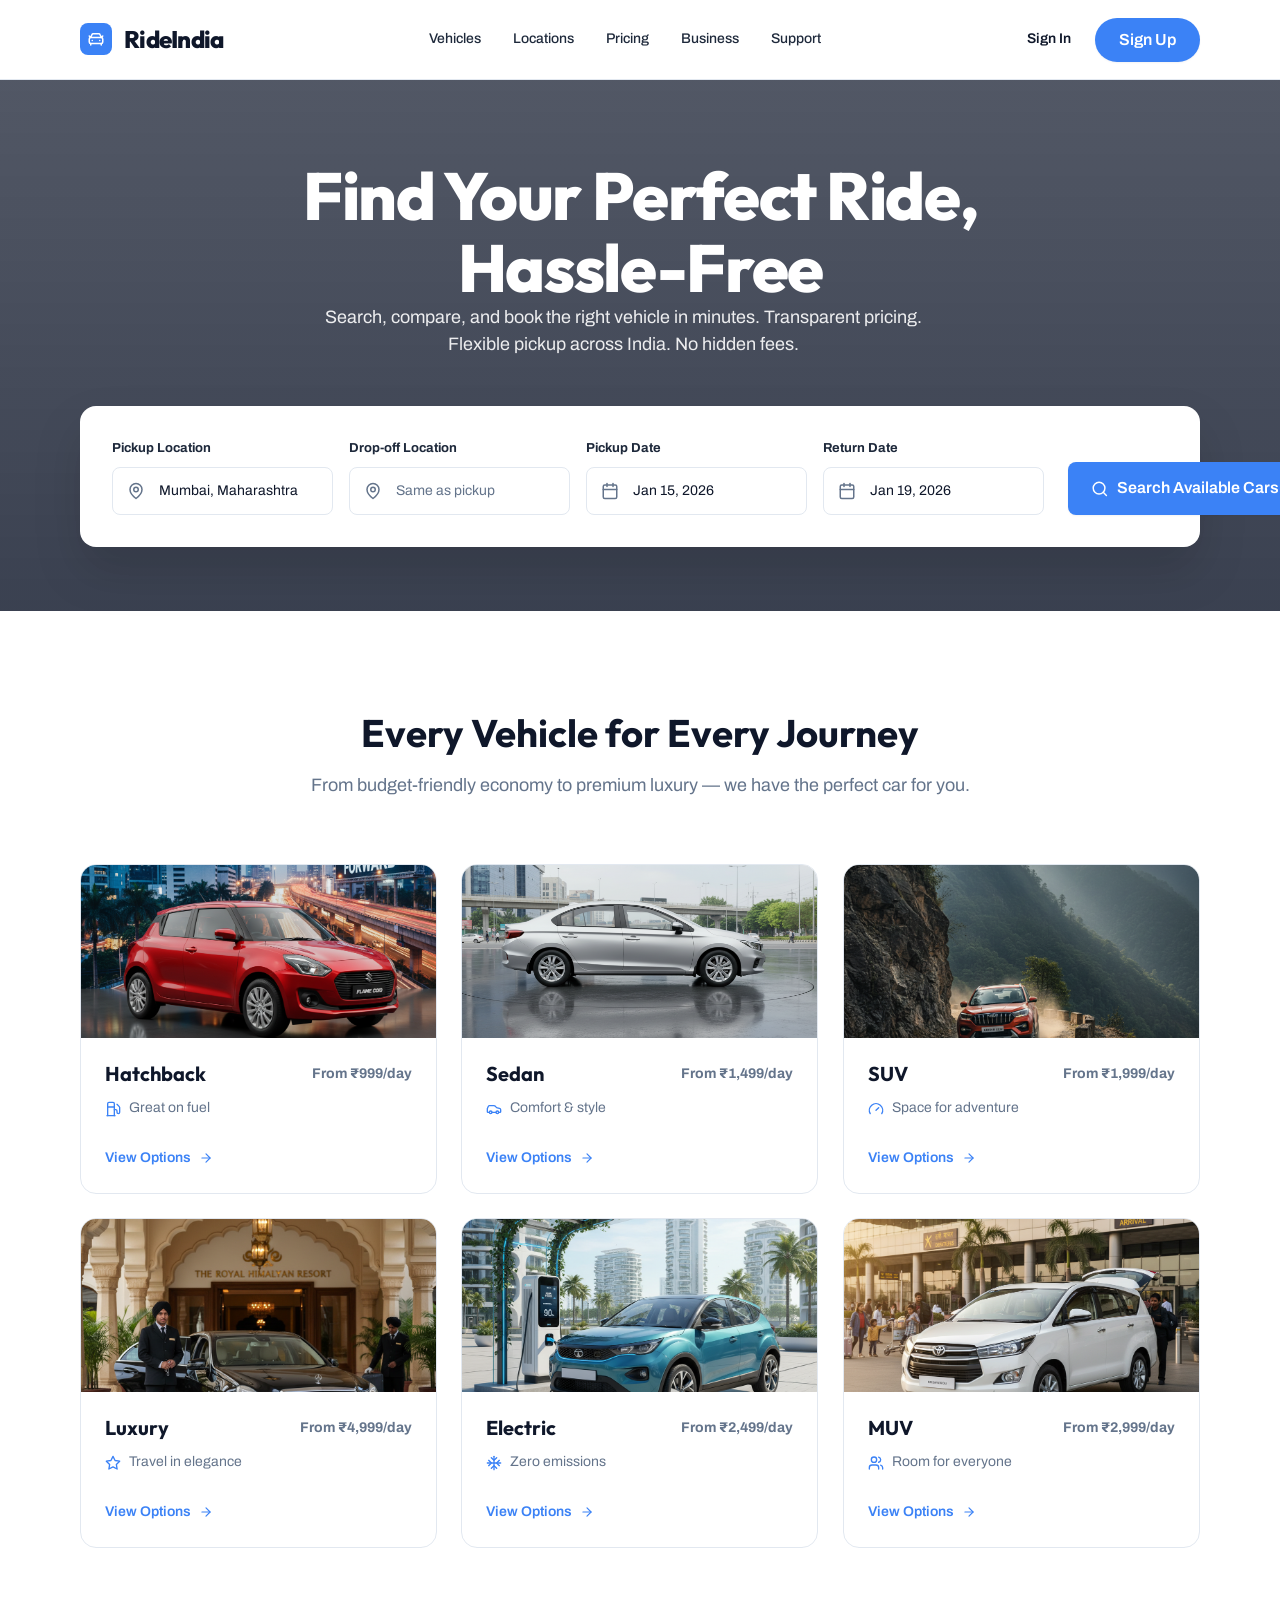
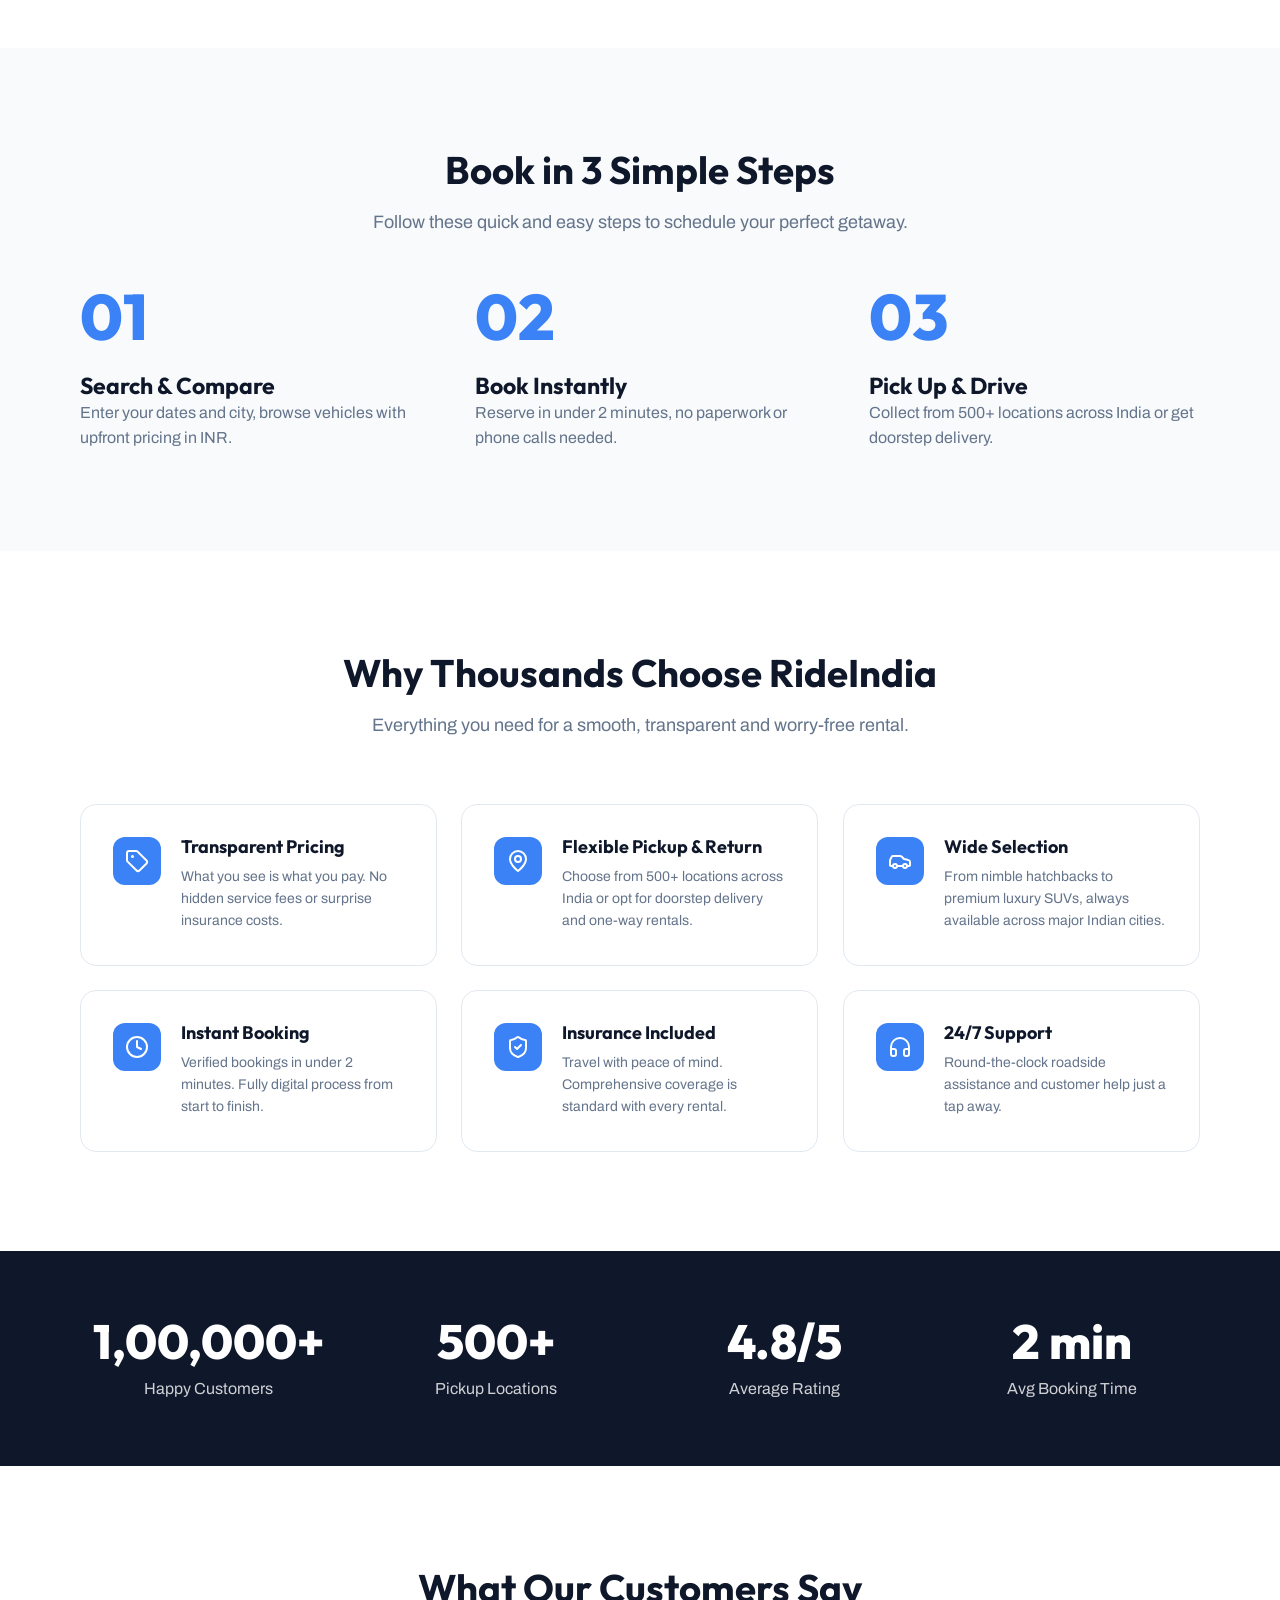
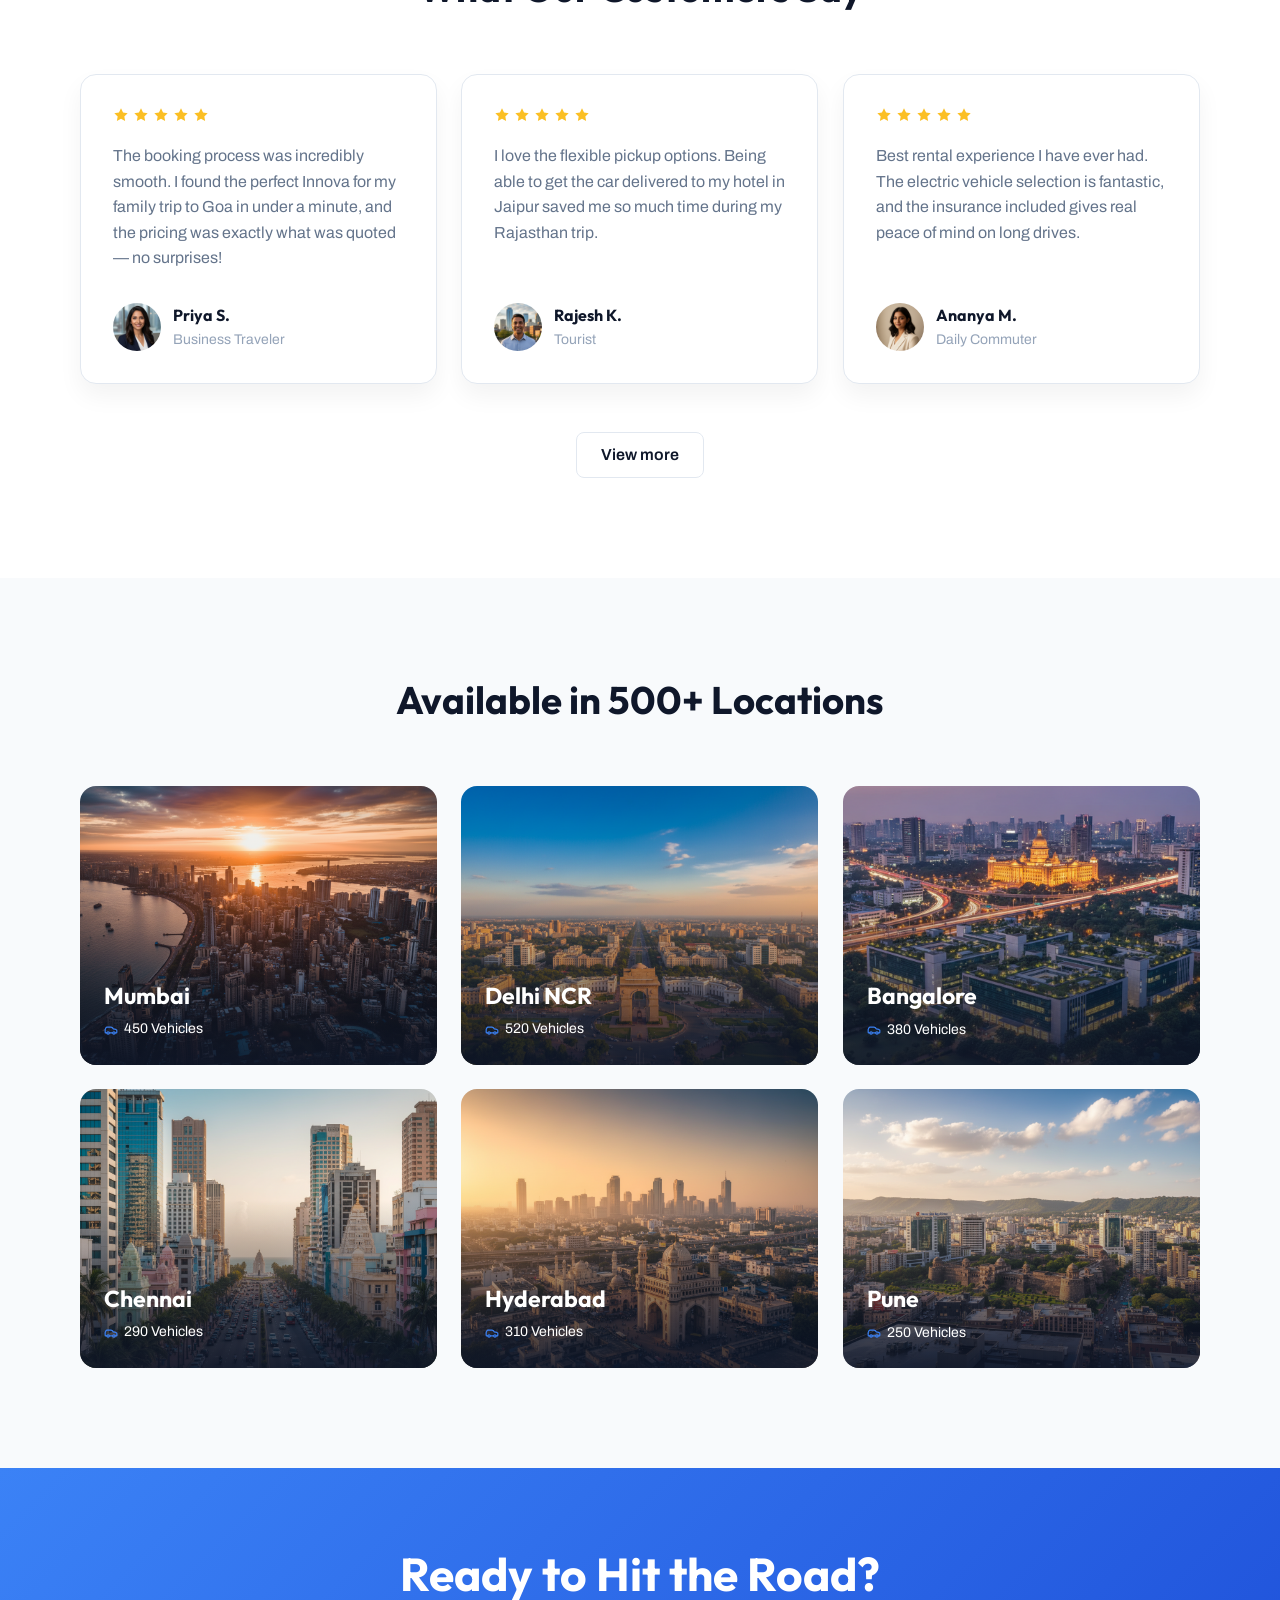
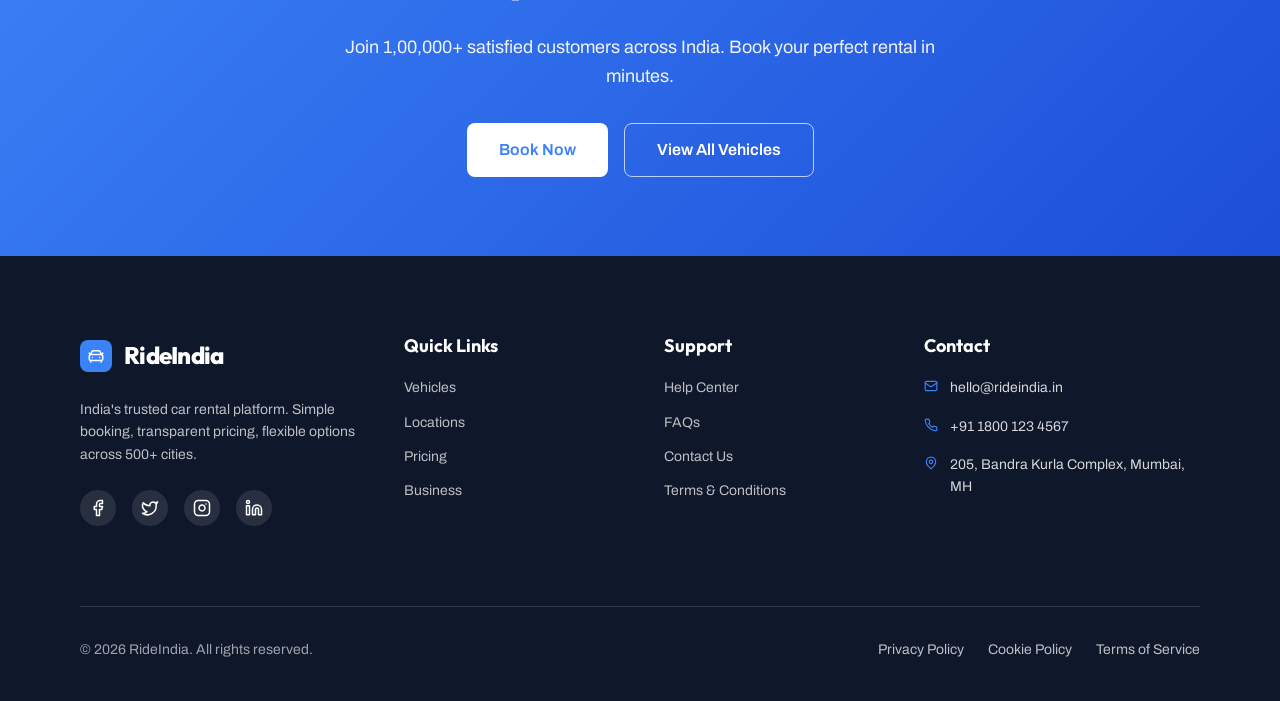
==== index.html @ 7e5776d3 "develop new test file commit" ====
<!DOCTYPE html>
<html lang="en">
<head>
  <meta charset="UTF-8">
  <meta name="viewport" content="width=device-width, initial-scale=1.0">
  <title>RideIndia — Find Your Perfect Ride, Hassle-Free</title>
  <meta name="description" content="Search, compare, and book the right vehicle in minutes. Transparent pricing, flexible pickup across India, no hidden fees.">

  <!-- Fonts -->
  <link rel="preconnect" href="https://fonts.googleapis.com">
  <link rel="preconnect" href="https://fonts.gstatic.com" crossorigin>
  <link href="https://fonts.googleapis.com/css2?family=Archivo:wght@400;500;600;700&family=Outfit:wght@500;600;700;800&display=swap" rel="stylesheet">

  <!-- Styles -->
  <link rel="stylesheet" href="css/variables.css">
  <link rel="stylesheet" href="css/base.css">
  <link rel="stylesheet" href="css/components.css">
  <link rel="stylesheet" href="css/home.css">
</head>
<body>
  <header id="site-header" data-active="index.html"></header>

  <main class="page">

    <!-- ===================== HERO ===================== -->
    <section class="hero" style="--hero-img: url('assets/img/37cecc12dfda.png');">
      <div class="container hero__inner">
        <div class="reveal">
          <h1 class="hero__title">Find Your Perfect Ride,<br>Hassle-Free</h1>
          <p class="hero__subtitle">Search, compare, and book the right vehicle in minutes. Transparent pricing. Flexible pickup across India. No hidden fees.</p>
        </div>

        <form class="search-card reveal reveal--delay-1" id="search-form" novalidate>
          <div class="search-card__fields">
            <div class="field" data-field>
              <label class="field__label" for="pickup">Pickup Location</label>
              <div class="field__control"><i data-icon="map-pin"></i>
                <input id="pickup" name="pickup" type="text" value="Mumbai, Maharashtra">
              </div>
            </div>
            <div class="field" data-field>
              <label class="field__label" for="dropoff">Drop-off Location</label>
              <div class="field__control"><i data-icon="map-pin"></i>
                <input id="dropoff" name="dropoff" type="text" placeholder="Same as pickup">
              </div>
            </div>
            <div class="field" data-field>
              <label class="field__label" for="pickup-date">Pickup Date</label>
              <div class="field__control"><i data-icon="calendar"></i>
                <input id="pickup-date" name="pickup-date" type="text" value="Jan 15, 2026"
                  onfocus="(this.type='date')" onblur="if(!this.value)this.type='text'">
              </div>
            </div>
            <div class="field" data-field>
              <label class="field__label" for="return-date">Return Date</label>
              <div class="field__control"><i data-icon="calendar"></i>
                <input id="return-date" name="return-date" type="text" value="Jan 19, 2026"
                  onfocus="(this.type='date')" onblur="if(!this.value)this.type='text'">
              </div>
            </div>
          </div>
          <a class="btn btn--primary btn--lg" href="available-cars.html">
            <i data-icon="search"></i> Search Available Cars
          </a>
        </form>
      </div>
    </section>

    <!-- ===================== CATEGORIES ===================== -->
    <section class="section" id="categories">
      <div class="container">
        <div class="section-heading reveal">
          <h2>Every Vehicle for Every Journey</h2>
          <p>From budget-friendly economy to premium luxury — we have the perfect car for you.</p>
        </div>
        <div class="cards-grid" id="category-grid"></div>
      </div>
    </section>

    <!-- ===================== HOW IT WORKS ===================== -->
    <section class="section section--alt" id="how">
      <div class="container">
        <div class="section-heading reveal">
          <h2>Book in 3 Simple Steps</h2>
          <p>Follow these quick and easy steps to schedule your perfect getaway.</p>
        </div>
        <div class="steps">
          <div class="step reveal">
            <span class="step__num">01</span>
            <div>
              <h3 class="step__title">Search &amp; Compare</h3>
              <p class="step__desc">Enter your dates and city, browse vehicles with upfront pricing in INR.</p>
            </div>
          </div>
          <div class="step reveal reveal--delay-1">
            <span class="step__num">02</span>
            <div>
              <h3 class="step__title">Book Instantly</h3>
              <p class="step__desc">Reserve in under 2 minutes, no paperwork or phone calls needed.</p>
            </div>
          </div>
          <div class="step reveal reveal--delay-2">
            <span class="step__num">03</span>
            <div>
              <h3 class="step__title">Pick Up &amp; Drive</h3>
              <p class="step__desc">Collect from 500+ locations across India or get doorstep delivery.</p>
            </div>
          </div>
        </div>
      </div>
    </section>

    <!-- ===================== WHY RIDEINDIA ===================== -->
    <section class="section" id="why">
      <div class="container">
        <div class="section-heading reveal">
          <h2>Why Thousands Choose RideIndia</h2>
          <p>Everything you need for a smooth, transparent and worry-free rental.</p>
        </div>
        <div class="benefits" id="benefits-grid"></div>
      </div>
    </section>

    <!-- ===================== METRICS ===================== -->
    <section class="metrics">
      <div class="container">
        <div class="metrics__grid">
          <div class="reveal"><div class="metric__value">1,00,000+</div><div class="metric__label">Happy Customers</div></div>
          <div class="reveal reveal--delay-1"><div class="metric__value">500+</div><div class="metric__label">Pickup Locations</div></div>
          <div class="reveal reveal--delay-2"><div class="metric__value">4.8/5</div><div class="metric__label">Average Rating</div></div>
          <div class="reveal reveal--delay-3"><div class="metric__value">2 min</div><div class="metric__label">Avg Booking Time</div></div>
        </div>
      </div>
    </section>

    <!-- ===================== REVIEWS ===================== -->
    <section class="section">
      <div class="container">
        <div class="section-heading reveal"><h2>What Our Customers Say</h2></div>
        <div class="reviews" id="reviews-grid"></div>
        <div class="center-cta reveal">
          <a class="btn btn--ghost" href="all-reviews.html">View more</a>
        </div>
      </div>
    </section>

    <!-- ===================== LOCATIONS ===================== -->
    <section class="section section--alt" id="locations">
      <div class="container">
        <div class="section-heading reveal"><h2>Available in 500+ Locations</h2></div>
        <div class="locations" id="locations-grid"></div>
      </div>
    </section>

    <!-- ===================== CTA ===================== -->
    <section class="cta-band">
      <div class="container cta-band__inner reveal">
        <h2>Ready to Hit the Road?</h2>
        <p>Join 1,00,000+ satisfied customers across India. Book your perfect rental in minutes.</p>
        <div class="cta-band__actions">
          <a class="btn btn--light btn--lg" href="available-cars.html">Book Now</a>
          <a class="btn btn--outline-light btn--lg" href="available-cars.html">View All Vehicles</a>
        </div>
      </div>
    </section>

  </main>

  <footer id="site-footer"></footer>

  <!-- Scripts -->
  <script src="js/icons.js"></script>
  <script src="js/auth.js"></script>
  <script src="js/components.js"></script>
  <script src="js/validation.js"></script>
  <script src="js/modal.js"></script>
  <script src="js/data.js"></script>
  <script src="js/home.js"></script>
  <script src="js/main.js"></script>
</body>
</html>
---- css/variables.css ----
/* ==========================================================================
   RideIndia — Design Tokens
   Extracted directly from the Figma file (Car Rental 2.fig)
   ========================================================================== */

:root {
  /* ---- Brand / Palette ---------------------------------------------- */
  --color-primary: #3b82f6;
  --color-primary-dark: #1d4ed8;
  --color-primary-soft: #eff4ff;

  --color-ink: #0f172a;        /* headings / near-black navy */
  --color-slate: #1e293b;      /* nav text */
  --color-muted: #64748b;      /* body muted */
  --color-muted-2: #94a3b8;    /* captions */
  --color-muted-3: #666666;

  --color-border: #e2e8f0;
  --color-surface: #f8fafc;    /* section alt bg */
  --color-surface-2: #f1f5f9;
  --color-white: #ffffff;

  --color-star: #fbbf24;
  --color-success: #22c55e;
  --color-danger: #ef4444;
  --color-danger-soft: #fef2f2;

  --overlay: rgba(7, 12, 24, 0.55);

  /* ---- Typography --------------------------------------------------- */
  --font-head: "Outfit", system-ui, -apple-system, sans-serif;
  --font-body: "Archivo", system-ui, -apple-system, sans-serif;

  /* fluid heading sizes: clamp(min, preferred, figma-max) */
  --fs-hero: clamp(2.5rem, 5.2vw, 4.5rem);   /* 72px */
  --fs-h1: clamp(2rem, 3.6vw, 3rem);         /* 48px */
  --fs-h2: clamp(1.75rem, 3vw, 2.5rem);      /* 40px */
  --fs-h3: clamp(1.25rem, 1.8vw, 1.5rem);    /* 24px */
  --fs-h4: 1.25rem;                          /* 20px */
  --fs-lg: 1.125rem;                         /* 18px */
  --fs-md: 1rem;                             /* 16px */
  --fs-sm: 0.875rem;                         /* 14px */
  --fs-xs: 0.8125rem;                        /* 13px */
  --fs-2xs: 0.75rem;                         /* 12px */

  /* ---- Spacing scale ------------------------------------------------ */
  --space-1: 0.25rem;
  --space-2: 0.5rem;
  --space-3: 0.75rem;
  --space-4: 1rem;
  --space-5: 1.25rem;
  --space-6: 1.5rem;
  --space-8: 2rem;
  --space-10: 2.5rem;
  --space-12: 3rem;
  --space-16: 4rem;
  --space-20: 5rem;
  --space-25: 6.25rem;   /* 100px section padding */

  /* ---- Layout ------------------------------------------------------- */
  --container: 1280px;
  --gutter: 5rem;        /* 80px desktop side padding */
  --nav-h: 80px;

  /* ---- Radius ------------------------------------------------------- */
  --radius-sm: 8px;
  --radius-md: 12px;
  --radius-lg: 16px;
  --radius-xl: 24px;
  --radius-pill: 100px;

  /* ---- Shadow ------------------------------------------------------- */
  --shadow-sm: 0 1px 2px rgba(15, 23, 42, 0.05);
  --shadow-card: 0 12px 24px rgba(0, 0, 0, 0.05);
  --shadow-pop: 0 24px 48px rgba(0, 0, 0, 0.15);
  --shadow-modal: 0 24px 48px rgba(0, 0, 0, 0.25);
  --shadow-hover: 0 16px 40px rgba(15, 23, 42, 0.12);

  /* ---- Motion ------------------------------------------------------- */
  --ease: cubic-bezier(0.4, 0, 0.2, 1);
  --dur-fast: 0.15s;
  --dur: 0.25s;
  --dur-slow: 0.5s;
}

@media (max-width: 1024px) {
  :root { --gutter: 2.5rem; --space-25: 4.5rem; }
}
@media (max-width: 640px) {
  :root { --gutter: 1.25rem; --space-25: 3.5rem; --nav-h: 64px; }
}
---- css/base.css ----
/* ==========================================================================
   Base / Reset
   ========================================================================== */

*,
*::before,
*::after { box-sizing: border-box; }

* { margin: 0; }

html { scroll-behavior: smooth; -webkit-text-size-adjust: 100%; }

body {
  font-family: var(--font-body);
  font-size: var(--fs-md);
  line-height: 1.6;
  color: var(--color-ink);
  background: var(--color-white);
  -webkit-font-smoothing: antialiased;
  text-rendering: optimizeLegibility;
  min-height: 100vh;
}

img,
picture,
svg { display: block; max-width: 100%; }

h1, h2, h3, h4, h5 {
  font-family: var(--font-head);
  line-height: 1.15;
  color: var(--color-ink);
  font-weight: 700;
}

a { color: inherit; text-decoration: none; }

button,
input,
select,
textarea { font: inherit; color: inherit; }

button { cursor: pointer; border: none; background: none; }

ul { list-style: none; padding: 0; }

:focus-visible {
  outline: 3px solid rgba(59, 130, 246, 0.45);
  outline-offset: 2px;
  border-radius: 4px;
}

/* ---- Layout helpers ------------------------------------------------- */
.container {
  width: 100%;
  max-width: calc(var(--container) + var(--gutter) * 2);
  margin-inline: auto;
  padding-inline: var(--gutter);
}

.section { padding-block: var(--space-25); }
.section--alt { background: var(--color-surface); }

.section-heading { text-align: center; max-width: 720px; margin-inline: auto; }
.section-heading h2 { font-size: var(--fs-h2); margin-bottom: var(--space-4); }
.section-heading p { color: var(--color-muted); font-size: var(--fs-lg); }

.sr-only {
  position: absolute; width: 1px; height: 1px;
  padding: 0; margin: -1px; overflow: hidden;
  clip: rect(0, 0, 0, 0); white-space: nowrap; border: 0;
}

/* Icon sizing (inline SVG helper) */
.icon { width: 1em; height: 1em; stroke-width: 2; flex-shrink: 0; }
.icon--fill { fill: currentColor; stroke: none; }

/* ---- Page transition (pure CSS) ------------------------------------- */
.page {
  animation: page-in var(--dur-slow) var(--ease) both;
}
@keyframes page-in {
  from { opacity: 0; transform: translateY(12px); }
  to   { opacity: 1; transform: translateY(0); }
}

/* ---- Scroll reveal (JS toggles .is-visible) ------------------------- */
.reveal {
  opacity: 0;
  transform: translateY(24px);
  transition: opacity 0.6s var(--ease), transform 0.6s var(--ease);
  will-change: opacity, transform;
}
.reveal.is-visible { opacity: 1; transform: none; }
.reveal--delay-1 { transition-delay: 0.08s; }
.reveal--delay-2 { transition-delay: 0.16s; }
.reveal--delay-3 { transition-delay: 0.24s; }

@media (prefers-reduced-motion: reduce) {
  *, *::before, *::after {
    animation-duration: 0.001ms !important;
    transition-duration: 0.001ms !important;
    scroll-behavior: auto !important;
  }
  .reveal { opacity: 1; transform: none; }
}
---- css/components.css ----
/* ==========================================================================
   Shared Components — navbar, footer, buttons, forms, modal
   BEM-ish naming.
   ========================================================================== */

/* ---- Buttons -------------------------------------------------------- */
.btn {
  display: inline-flex;
  align-items: center;
  justify-content: center;
  gap: var(--space-2);
  font-family: var(--font-body);
  font-weight: 600;
  font-size: var(--fs-md);
  line-height: 1;
  padding: 0.875rem 1.5rem;
  border-radius: var(--radius-sm);
  transition: transform var(--dur-fast) var(--ease),
              background var(--dur) var(--ease),
              box-shadow var(--dur) var(--ease),
              color var(--dur) var(--ease);
  white-space: nowrap;
}
.btn:hover { transform: translateY(-2px); }
.btn:active { transform: translateY(0); }
.btn .icon { font-size: 1.1em; }

.btn--primary { background: var(--color-primary); color: #fff; box-shadow: var(--shadow-sm); }
.btn--primary:hover { background: var(--color-primary-dark); box-shadow: var(--shadow-hover); }

.btn--pill { border-radius: var(--radius-pill); }

.btn--ghost { background: var(--color-white); color: var(--color-ink); border: 1px solid var(--color-border); }
.btn--ghost:hover { border-color: var(--color-primary); color: var(--color-primary); }

.btn--light { background: #fff; color: var(--color-primary); }
.btn--light:hover { background: var(--color-surface); }

.btn--outline-light { background: transparent; color: #fff; border: 1px solid rgba(255,255,255,0.7); }
.btn--outline-light:hover { background: rgba(255,255,255,0.12); }

.btn--block { width: 100%; }
.btn--lg { padding: 1.125rem 2rem; font-size: var(--fs-md); }

.btn:disabled, .btn.is-loading { opacity: 0.75; cursor: not-allowed; transform: none; }
.btn.is-loading { position: relative; color: transparent !important; }
.btn.is-loading::after {
  content: ""; position: absolute;
  width: 18px; height: 18px; border-radius: 50%;
  border: 2px solid rgba(255,255,255,0.5); border-top-color: #fff;
  animation: spin 0.6s linear infinite;
}
.btn--light.is-loading::after,
.btn--ghost.is-loading::after { border-color: rgba(59,130,246,0.4); border-top-color: var(--color-primary); }
@keyframes spin { to { transform: rotate(360deg); } }

/* Star rating (shared across pages) */
.stars { display: inline-flex; gap: var(--space-1); color: var(--color-star); }
.stars .icon { font-size: 16px; fill: currentColor; stroke: none; }

.link-arrow {
  display: inline-flex; align-items: center; gap: var(--space-2);
  color: var(--color-primary); font-weight: 600; font-size: var(--fs-sm);
}
.link-arrow .icon { transition: transform var(--dur) var(--ease); }
.link-arrow:hover .icon { transform: translateX(4px); }

/* ==========================================================================
   Navbar
   ========================================================================== */
.navbar {
  position: sticky; top: 0; z-index: 50;
  height: var(--nav-h);
  background: rgba(255,255,255,0.9);
  backdrop-filter: saturate(180%) blur(12px);
  border-bottom: 1px solid var(--color-border);
}
.navbar__inner {
  height: 100%;
  display: flex; align-items: center; justify-content: space-between;
  gap: var(--space-6);
}
.brand { display: inline-flex; align-items: center; gap: var(--space-3); }
.brand__mark {
  width: 32px; height: 32px; border-radius: var(--radius-sm);
  background: var(--color-primary); color: #fff;
  display: grid; place-items: center;
}
.brand__mark .icon { font-size: 18px; }
.brand__name { font-family: var(--font-head); font-weight: 800; font-size: 1.5rem; letter-spacing: -0.03em; color: var(--color-ink); }

.navbar__links { display: flex; align-items: center; gap: var(--space-8); }
.navbar__link {
  font-family: var(--font-body); font-weight: 500; font-size: var(--fs-sm);
  color: var(--color-slate); position: relative; padding-block: 6px;
  transition: color var(--dur) var(--ease);
}
.navbar__link::after {
  content: ""; position: absolute; left: 0; bottom: 0;
  width: 100%; height: 2px; background: var(--color-primary);
  transform: scaleX(0); transform-origin: left; transition: transform var(--dur) var(--ease);
}
.navbar__link:hover { color: var(--color-primary); }
.navbar__link:hover::after,
.navbar__link.is-active::after { transform: scaleX(1); }
.navbar__link.is-active { color: var(--color-primary); }

.navbar__actions { display: flex; align-items: center; gap: var(--space-6); }
.navbar__signin { font-family: var(--font-body); font-weight: 600; font-size: var(--fs-sm); color: var(--color-ink); }
.navbar__signin:hover { color: var(--color-primary); }

/* user chip (logged in) */
.user-chip { display: inline-flex; align-items: center; gap: var(--space-3); position: relative; }
.user-chip__avatar {
  width: 36px; height: 36px; border-radius: 50%;
  background: var(--color-primary-soft); color: var(--color-primary);
  display: grid; place-items: center; font-weight: 700; overflow: hidden;
}
.user-chip__avatar img { width: 100%; height: 100%; object-fit: cover; }
.user-chip__name { font-weight: 600; font-size: var(--fs-sm); }
.user-chip__caret { color: var(--color-muted); transition: transform var(--dur) var(--ease); }
.user-chip[aria-expanded="true"] .user-chip__caret { transform: rotate(180deg); }

.user-menu {
  position: absolute; top: calc(100% + 12px); right: 0;
  min-width: 200px; background: #fff; border: 1px solid var(--color-border);
  border-radius: var(--radius-md); box-shadow: var(--shadow-pop);
  padding: var(--space-2); opacity: 0; visibility: hidden; transform: translateY(-8px);
  transition: opacity var(--dur) var(--ease), transform var(--dur) var(--ease), visibility var(--dur);
}
.user-chip[aria-expanded="true"] .user-menu { opacity: 1; visibility: visible; transform: none; }
.user-menu__item {
  display: flex; align-items: center; gap: var(--space-3);
  width: 100%; padding: 0.625rem 0.75rem; border-radius: var(--radius-sm);
  font-size: var(--fs-sm); color: var(--color-slate); text-align: left;
}
.user-menu__item:hover { background: var(--color-surface); color: var(--color-primary); }
.user-menu__item .icon { color: var(--color-muted); }

/* Hamburger + mobile drawer */
.navbar__toggle { display: none; width: 40px; height: 40px; border-radius: var(--radius-sm); color: var(--color-ink); }
.navbar__toggle .icon { font-size: 24px; margin-inline: auto; }

@media (max-width: 900px) {
  .navbar__links, .navbar__signin { display: none; }
  .navbar__toggle { display: grid; place-items: center; }
  .navbar__links.is-open {
    display: flex; flex-direction: column; align-items: flex-start; gap: var(--space-2);
    position: absolute; top: var(--nav-h); left: 0; right: 0;
    background: #fff; border-bottom: 1px solid var(--color-border);
    padding: var(--space-4) var(--gutter);
    animation: page-in var(--dur) var(--ease) both;
  }
  .navbar__link { font-size: var(--fs-md); width: 100%; }
}

/* ==========================================================================
   Footer
   ========================================================================== */
.footer { background: var(--color-ink); color: #fff; }
.footer__inner { padding-block: var(--space-20) var(--space-10); display: flex; flex-direction: column; gap: var(--space-20); }
.footer__grid {
  display: grid; gap: var(--space-12);
  grid-template-columns: 1.3fr 1fr 1fr 1.3fr;
}
.footer__brandcol { display: flex; flex-direction: column; gap: var(--space-6); max-width: 340px; }
.footer .brand__name { color: #fff; }
.footer .brand__mark .icon { color: #fff; }
.footer__about { color: rgba(255,255,255,0.72); font-size: var(--fs-sm); line-height: 1.6; }
.footer__socials { display: flex; gap: var(--space-4); }
.footer__social {
  width: 36px; height: 36px; border-radius: 50%;
  background: rgba(255,255,255,0.1); color: #fff; display: grid; place-items: center;
  transition: background var(--dur) var(--ease), transform var(--dur) var(--ease);
}
.footer__social .icon { font-size: 18px; }
.footer__social:hover { background: var(--color-primary); transform: translateY(-3px); }
.footer__col h4 { color: #fff; font-size: var(--fs-lg); margin-bottom: var(--space-5); }
.footer__links { display: flex; flex-direction: column; gap: var(--space-3); }
.footer__link { color: rgba(255,255,255,0.72); font-size: var(--fs-sm); transition: color var(--dur) var(--ease); width: fit-content; }
.footer__link:hover { color: #fff; }
.footer__contact { display: flex; flex-direction: column; gap: var(--space-4); }
.footer__contact-item { display: flex; align-items: flex-start; gap: var(--space-3); color: rgba(255,255,255,0.82); font-size: var(--fs-sm); }
.footer__contact-item .icon { color: var(--color-primary); margin-top: 2px; }
.footer__bottom { display: flex; flex-direction: column; gap: var(--space-8); }
.footer__rule { height: 1px; background: rgba(255,255,255,0.15); border: 0; }
.footer__legal { display: flex; align-items: center; justify-content: space-between; flex-wrap: wrap; gap: var(--space-4); }
.footer__copy { color: rgba(255,255,255,0.6); font-size: var(--fs-sm); }
.footer__legal-links { display: flex; gap: var(--space-6); }

@media (max-width: 900px) {
  .footer__grid { grid-template-columns: 1fr 1fr; }
  .footer__brandcol { grid-column: 1 / -1; max-width: none; }
}
@media (max-width: 560px) {
  .footer__grid { grid-template-columns: 1fr; }
  .footer__legal { justify-content: center; text-align: center; }
}

/* ==========================================================================
   Forms
   ========================================================================== */
.field { display: flex; flex-direction: column; gap: var(--space-2); }
.field__label { font-family: var(--font-body); font-weight: 700; font-size: var(--fs-xs); color: var(--color-slate); }
.field__control {
  display: flex; align-items: center; gap: var(--space-3);
  height: 48px; padding-inline: 14px;
  background: #fff; border: 1px solid var(--color-border);
  border-radius: var(--radius-sm);
  transition: border-color var(--dur) var(--ease), box-shadow var(--dur) var(--ease);
}
.field__control .icon { color: var(--color-muted); font-size: 18px; }
.field__control:focus-within { border-color: var(--color-primary); box-shadow: 0 0 0 3px rgba(59,130,246,0.15); }
.field__control input {
  flex: 1; min-width: 0; border: none; background: none; outline: none;
  font-size: var(--fs-sm); color: var(--color-ink);
}
.field__control input::placeholder { color: var(--color-muted); }
.field__toggle { color: var(--color-muted); display: grid; place-items: center; }
.field__toggle:hover { color: var(--color-slate); }
.field__error {
  font-size: var(--fs-xs); color: var(--color-danger);
  display: none; align-items: center; gap: 6px;
}
.field.has-error .field__control { border-color: var(--color-danger); box-shadow: 0 0 0 3px rgba(239,68,68,0.12); }
.field.has-error .field__control .icon { color: var(--color-danger); }
.field.has-error .field__error { display: flex; }
.field.is-valid .field__control { border-color: var(--color-success); }

.checkbox { display: inline-flex; align-items: flex-start; gap: var(--space-2); cursor: pointer; font-size: var(--fs-xs); color: var(--color-slate); }
.checkbox input { position: absolute; opacity: 0; width: 0; height: 0; }
.checkbox__box {
  width: 18px; height: 18px; border-radius: 4px; border: 1.5px solid var(--color-border);
  display: grid; place-items: center; flex-shrink: 0; transition: all var(--dur) var(--ease); background: #fff;
}
.checkbox__box .icon { color: #fff; font-size: 12px; opacity: 0; transform: scale(0.5); transition: all var(--dur) var(--ease); stroke-width: 3; }
.checkbox input:checked + .checkbox__box { background: var(--color-primary); border-color: var(--color-primary); }
.checkbox input:checked + .checkbox__box .icon { opacity: 1; transform: none; }
.checkbox input:focus-visible + .checkbox__box { box-shadow: 0 0 0 3px rgba(59,130,246,0.3); }
.checkbox a { color: var(--color-primary); font-weight: 600; }

.form-note { font-size: var(--fs-sm); }
.form-note--error { color: var(--color-danger); }
.form-note--success { color: var(--color-success); }

/* ==========================================================================
   Modal
   ========================================================================== */
.modal-root { position: fixed; inset: 0; z-index: 100; display: none; }
.modal-root.is-open { display: block; }

.modal__backdrop {
  position: absolute; inset: 0; background: var(--overlay);
  backdrop-filter: blur(3px);
  opacity: 0; transition: opacity var(--dur) var(--ease);
}
.modal-root.is-open .modal__backdrop { opacity: 1; }

.modal__dialog {
  position: absolute; inset: 0; display: grid; place-items: center;
  padding: var(--space-4); overflow-y: auto;
}
.modal__card {
  position: relative; width: 100%; background: #fff;
  border-radius: var(--radius-lg); box-shadow: var(--shadow-modal);
  padding: var(--space-8);
  transform: translateY(16px) scale(0.96); opacity: 0;
  transition: transform var(--dur) var(--ease), opacity var(--dur) var(--ease);
  margin: auto;
}
.modal-root.is-open .modal__card { transform: none; opacity: 1; }
.modal__card--sm { max-width: 440px; }
.modal__card--md { max-width: 480px; }

.modal__close {
  position: absolute; top: var(--space-6); right: var(--space-6);
  width: 32px; height: 32px; border-radius: 50%;
  background: var(--color-surface-2); color: var(--color-slate);
  display: grid; place-items: center;
  transition: background var(--dur) var(--ease), transform var(--dur) var(--ease);
}
.modal__close:hover { background: var(--color-border); transform: rotate(90deg); }
.modal__close .icon { font-size: 16px; }

.modal__head { margin-bottom: var(--space-6); padding-right: 40px; }
.modal__title { font-family: var(--font-head); font-weight: 800; font-size: 1.75rem; color: var(--color-ink); }
.modal__subtitle { color: var(--color-muted); font-size: var(--fs-sm); margin-top: var(--space-2); }

.modal__form { display: flex; flex-direction: column; gap: var(--space-5); }
.modal__options { display: flex; align-items: center; justify-content: space-between; }
.modal__forgot { color: var(--color-primary); font-weight: 600; font-size: var(--fs-xs); }
.modal__foot { text-align: center; font-size: var(--fs-sm); color: var(--color-muted); margin-top: var(--space-5); }
.modal__switch { color: var(--color-primary); font-weight: 600; }

/* the login/signup panels swap inside the same card */
.auth-panel { display: none; }
.auth-panel.is-active { display: block; animation: page-in var(--dur) var(--ease) both; }
---- css/home.css ----
/* ==========================================================================
   home.css — Home page sections
   ========================================================================== */

/* ---- Hero ----------------------------------------------------------- */
.hero {
  position: relative;
  color: #fff;
  background: linear-gradient(rgba(15,23,42,0.72), rgba(15,23,42,0.82)),
              var(--hero-img, #0f172a) center/cover no-repeat;
  padding: var(--space-20) 0 var(--space-16);
  text-align: center;
}
.hero__inner { display: flex; flex-direction: column; align-items: center; gap: var(--space-12); }
.hero__title { font-family: var(--font-head); font-weight: 800; font-size: var(--fs-hero); color: #fff; line-height: 1.08; letter-spacing: -0.02em; }
.hero__subtitle { max-width: 640px; font-size: var(--fs-lg); color: rgba(255,255,255,0.9); line-height: 1.5; }

/* Search card */
.search-card {
  width: 100%; max-width: 1120px;
  background: #fff; border-radius: var(--radius-lg);
  box-shadow: var(--shadow-pop);
  padding: var(--space-8);
  display: flex; align-items: flex-end; gap: var(--space-6);
  text-align: left;
}
.search-card__fields { flex: 1; display: grid; grid-template-columns: repeat(4, 1fr); gap: var(--space-4); }
.search-card .btn { height: 53px; }

/* ---- Categories ----------------------------------------------------- */
.cards-grid {
  display: grid; gap: var(--space-6);
  grid-template-columns: repeat(3, 1fr);
  margin-top: var(--space-16);
}
.category-card {
  background: #fff; border: 1px solid var(--color-border);
  border-radius: var(--radius-lg); overflow: hidden;
  display: flex; flex-direction: column;
  transition: transform var(--dur) var(--ease), box-shadow var(--dur) var(--ease), border-color var(--dur) var(--ease);
}
.category-card:hover { transform: translateY(-6px); box-shadow: var(--shadow-hover); border-color: transparent; }
.category-card__img { aspect-ratio: 410 / 200; background: var(--color-surface) center/cover no-repeat; }
.category-card:hover .category-card__img { }
.category-card__body { padding: var(--space-6); display: flex; flex-direction: column; gap: var(--space-3); flex: 1; }
.category-card__row { display: flex; align-items: center; justify-content: space-between; }
.category-card__title { font-family: var(--font-head); font-weight: 700; font-size: var(--fs-h4); }
.category-card__price { font-weight: 700; font-size: var(--fs-sm); color: var(--color-muted); }
.category-card__feature { display: flex; align-items: center; gap: var(--space-2); font-size: var(--fs-sm); color: var(--color-muted); }
.category-card__feature .icon { color: var(--color-primary); font-size: 16px; }
.category-card__footer { margin-top: auto; padding: var(--space-6); padding-top: 0; }

/* ---- How it works --------------------------------------------------- */
.steps { display: grid; grid-template-columns: repeat(3, 1fr); gap: var(--space-16); margin-top: var(--space-12); }
.step { display: flex; flex-direction: column; gap: var(--space-6); }
.step__num { font-family: var(--font-head); font-weight: 800; font-size: 4rem; color: var(--color-primary); line-height: 1; }
.step__title { font-family: var(--font-head); font-weight: 700; font-size: var(--fs-h3); }
.step__desc { color: var(--color-muted); }

/* ---- Benefits ------------------------------------------------------- */
.benefits { display: grid; grid-template-columns: repeat(3, 1fr); gap: var(--space-6); margin-top: var(--space-16); }
.benefit-card {
  display: flex; gap: var(--space-5); padding: var(--space-8);
  background: #fff; border: 1px solid var(--color-border); border-radius: var(--radius-lg);
  transition: transform var(--dur) var(--ease), box-shadow var(--dur) var(--ease);
}
.benefit-card:hover { transform: translateY(-4px); box-shadow: var(--shadow-card); }
.benefit-card__icon { width: 48px; height: 48px; border-radius: var(--radius-md); background: var(--color-primary); color: #fff; display: grid; place-items: center; flex-shrink: 0; }
.benefit-card__icon .icon { font-size: 24px; }
.benefit-card h3 { font-size: var(--fs-lg); font-family: var(--font-head); }
.benefit-card p { color: var(--color-muted); font-size: var(--fs-sm); margin-top: var(--space-2); }

/* ---- Metrics banner ------------------------------------------------- */
.metrics { background: var(--color-ink); color: #fff; }
.metrics__grid { display: grid; grid-template-columns: repeat(4, 1fr); gap: var(--space-8); padding-block: var(--space-16); text-align: center; }
.metric__value { font-family: var(--font-head); font-weight: 800; font-size: 3rem; line-height: 1.1; }
.metric__label { color: rgba(255,255,255,0.8); font-size: var(--fs-md); margin-top: var(--space-2); }

/* ---- Reviews -------------------------------------------------------- */
.reviews { display: grid; grid-template-columns: repeat(3, 1fr); gap: var(--space-6); margin-top: var(--space-16); }
.review-card {
  background: #fff; border: 1px solid var(--color-border); border-radius: var(--radius-lg);
  box-shadow: var(--shadow-card); padding: var(--space-8);
  display: flex; flex-direction: column; justify-content: space-between; gap: var(--space-8);
  transition: transform var(--dur) var(--ease), box-shadow var(--dur) var(--ease);
}
.review-card:hover { transform: translateY(-4px); box-shadow: var(--shadow-hover); }
.stars { display: flex; gap: var(--space-1); color: var(--color-star); }
.stars .icon { font-size: 16px; fill: currentColor; stroke: none; }
.review-card__quote { color: var(--color-muted); font-size: var(--fs-md); line-height: 1.6; margin-top: var(--space-5); }
.review-card__author { display: flex; align-items: center; gap: var(--space-3); }
.review-card__avatar { width: 48px; height: 48px; border-radius: 50%; object-fit: cover; }
.review-card__name { font-family: var(--font-head); font-weight: 700; font-size: var(--fs-md); }
.review-card__role { color: var(--color-muted-2); font-size: var(--fs-sm); }
.center-cta { display: flex; justify-content: center; margin-top: var(--space-12); }

/* ---- Locations ------------------------------------------------------ */
.locations { display: grid; grid-template-columns: repeat(3, 1fr); gap: var(--space-6); margin-top: var(--space-16); }
.location-card {
  position: relative; aspect-ratio: 410 / 320; border-radius: var(--radius-lg); overflow: hidden;
  display: flex; align-items: flex-end; padding: var(--space-6); color: #fff;
  background: #0f172a center/cover no-repeat;
  transition: transform var(--dur) var(--ease);
}
.location-card::after { content: ""; position: absolute; inset: 0; background: linear-gradient(transparent 40%, rgba(15,23,42,0.85)); }
.location-card:hover { transform: scale(1.02); }
.location-card__inner { position: relative; z-index: 1; }
.location-card__name { font-family: var(--font-head); font-weight: 700; font-size: var(--fs-h3); }
.location-card__count { display: flex; align-items: center; gap: 6px; font-size: var(--fs-sm); margin-top: 4px; }
.location-card__count .icon { color: var(--color-primary); font-size: 14px; }

/* ---- CTA band ------------------------------------------------------- */
.cta-band {
  background: linear-gradient(135deg, var(--color-primary), var(--color-primary-dark));
  color: #fff; text-align: center;
}
.cta-band__inner { padding-block: var(--space-20); display: flex; flex-direction: column; align-items: center; gap: var(--space-8); }
.cta-band h2 { color: #fff; font-size: var(--fs-h1); }
.cta-band p { color: rgba(255,255,255,0.92); font-size: var(--fs-lg); max-width: 600px; }
.cta-band__actions { display: flex; gap: var(--space-4); flex-wrap: wrap; justify-content: center; }

/* ---- Responsive ----------------------------------------------------- */
@media (max-width: 1024px) {
  .cards-grid, .benefits, .reviews, .locations { grid-template-columns: repeat(2, 1fr); }
  .metrics__grid { grid-template-columns: repeat(2, 1fr); gap: var(--space-12); }
  .steps { grid-template-columns: 1fr; gap: var(--space-10); }
  .search-card { flex-direction: column; align-items: stretch; }
  .search-card__fields { grid-template-columns: repeat(2, 1fr); }
  .search-card .btn { width: 100%; }
}
@media (max-width: 640px) {
  .cards-grid, .benefits, .reviews, .locations { grid-template-columns: 1fr; }
  .metrics__grid { grid-template-columns: 1fr 1fr; gap: var(--space-8); }
  .search-card__fields { grid-template-columns: 1fr; }
  .metric__value { font-size: 2.25rem; }
}
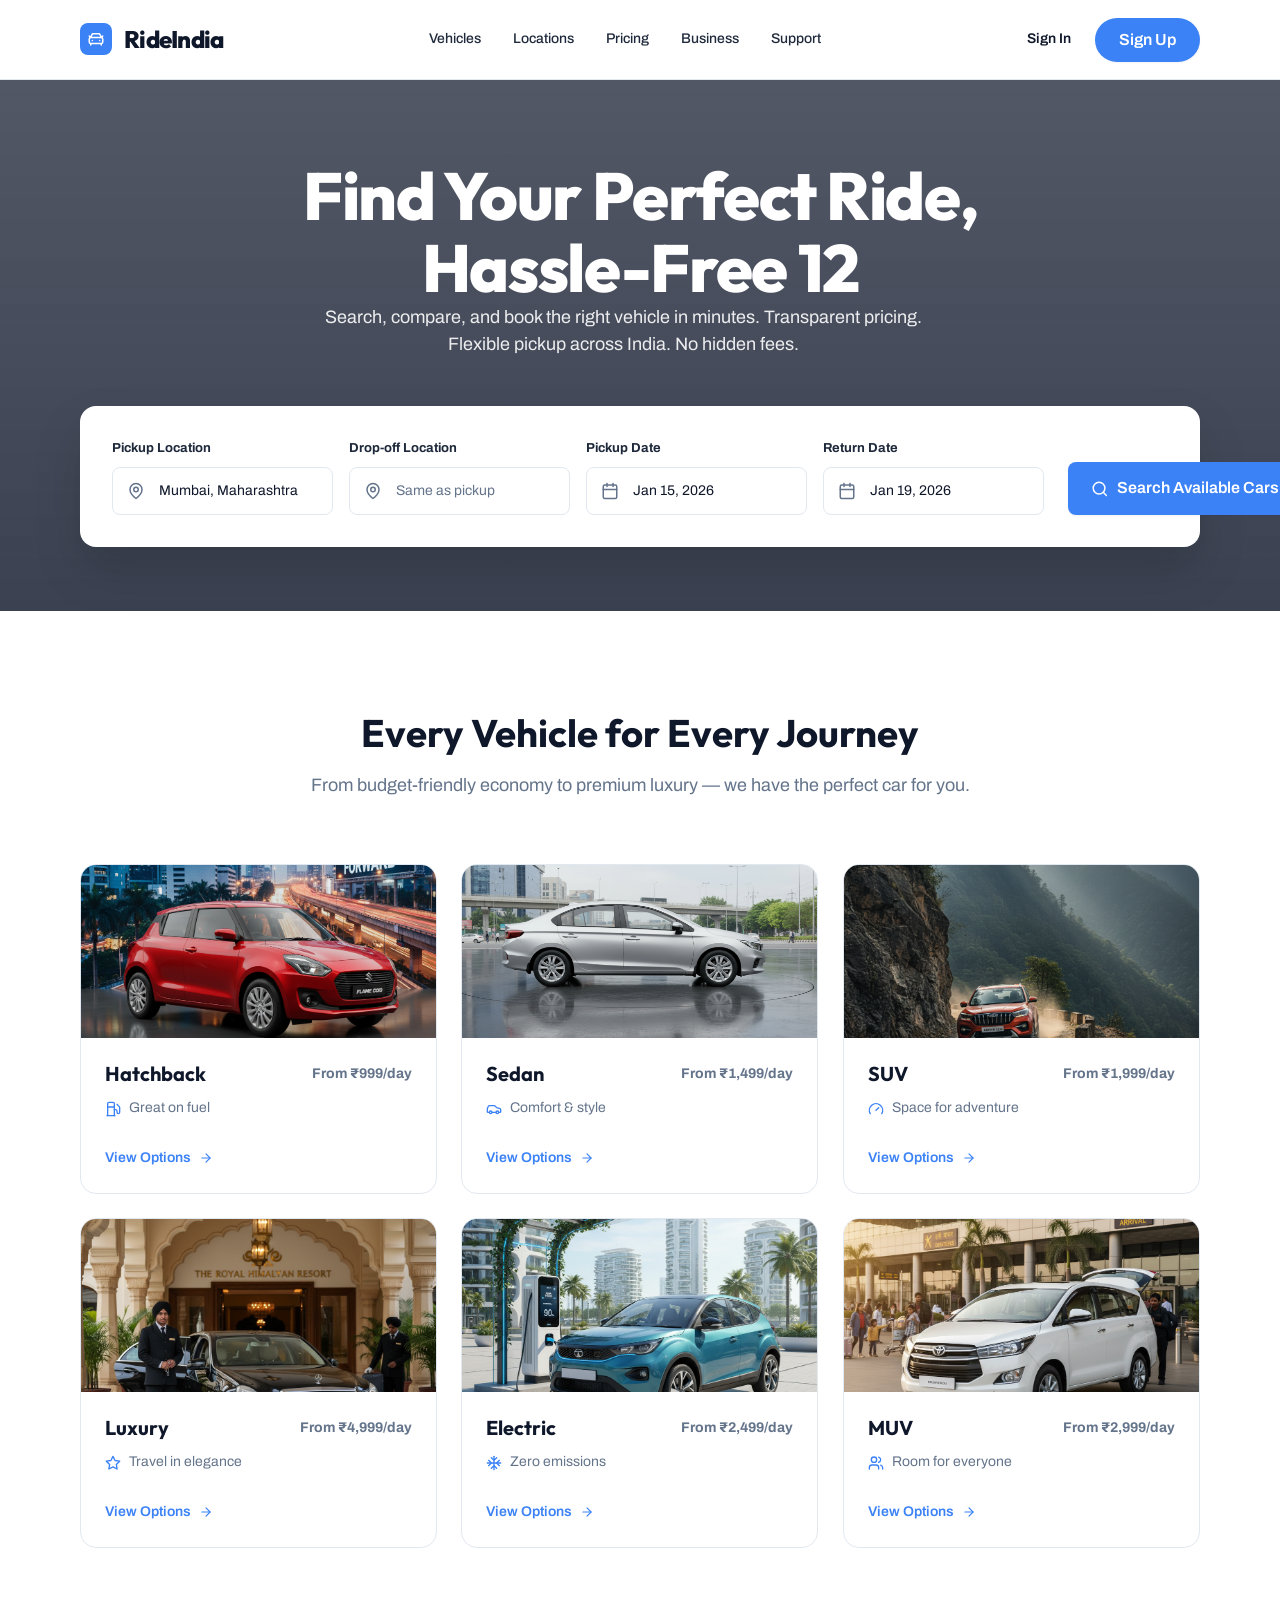
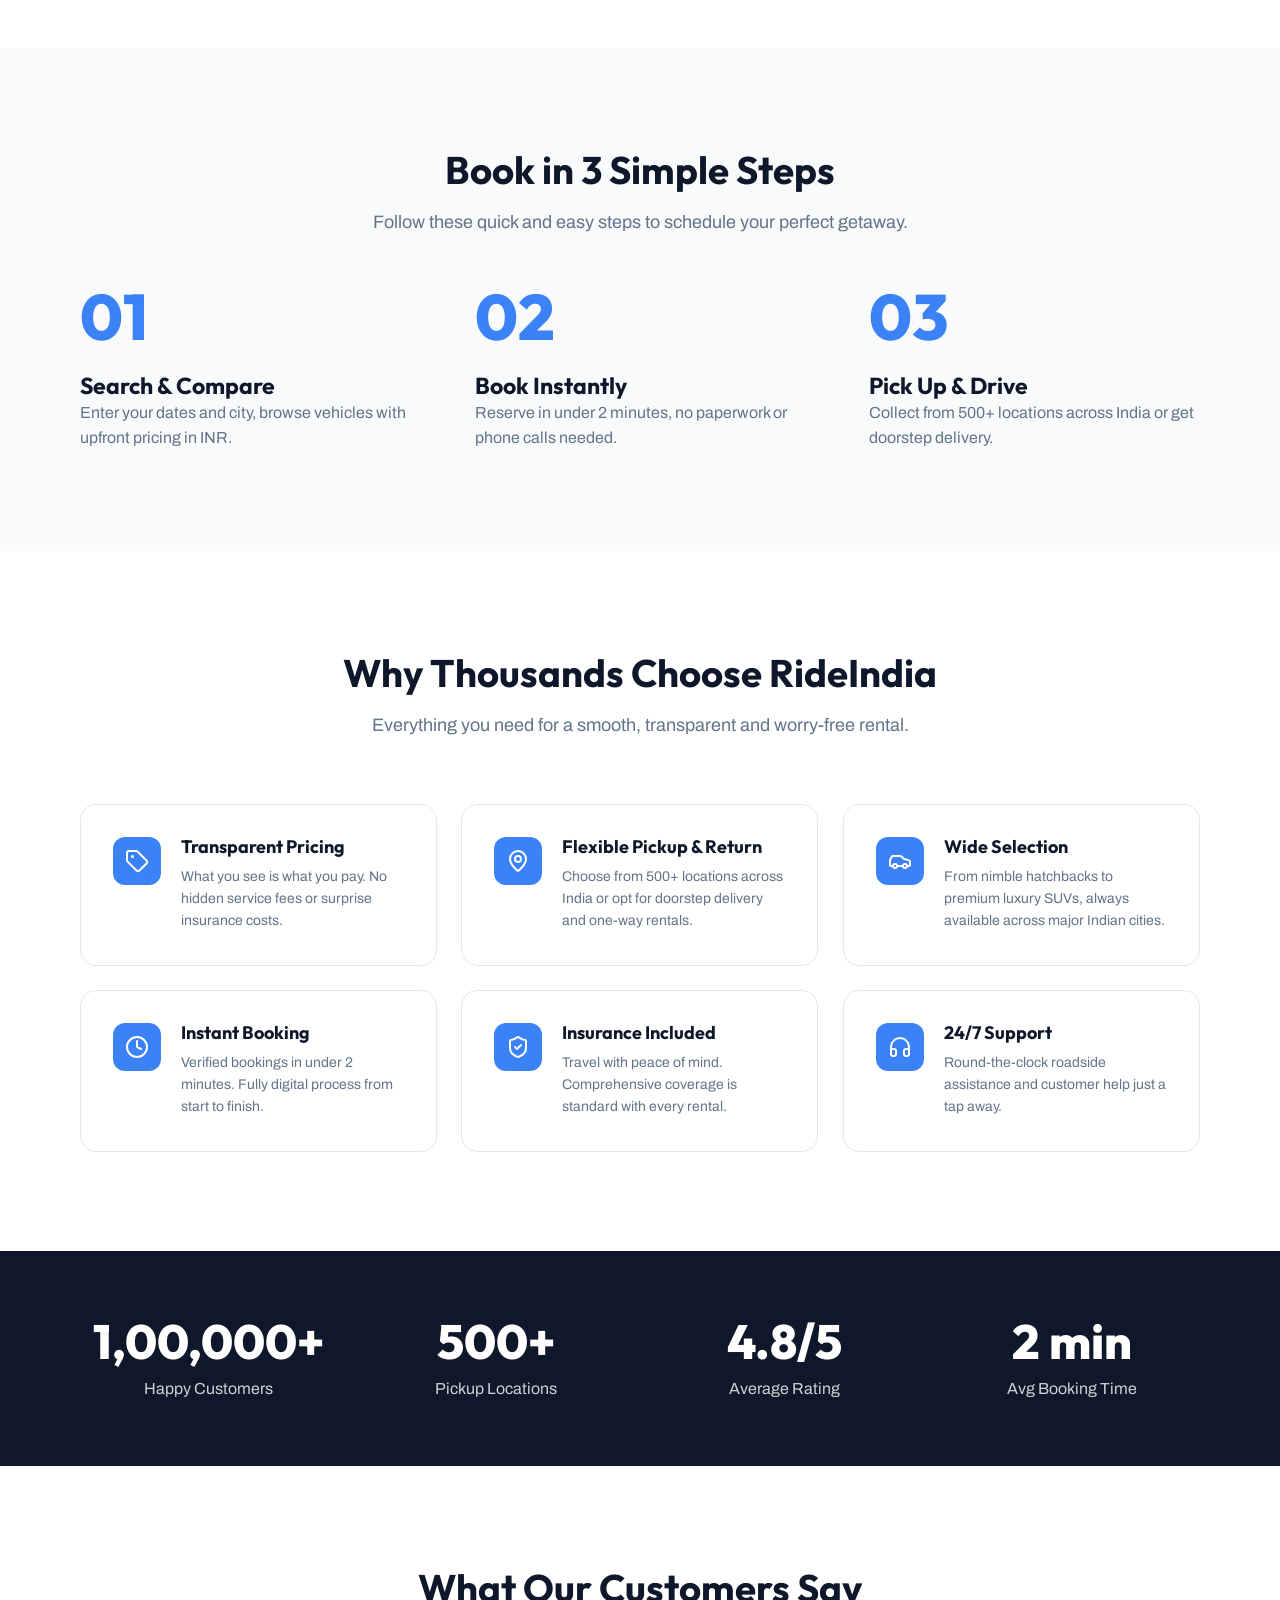
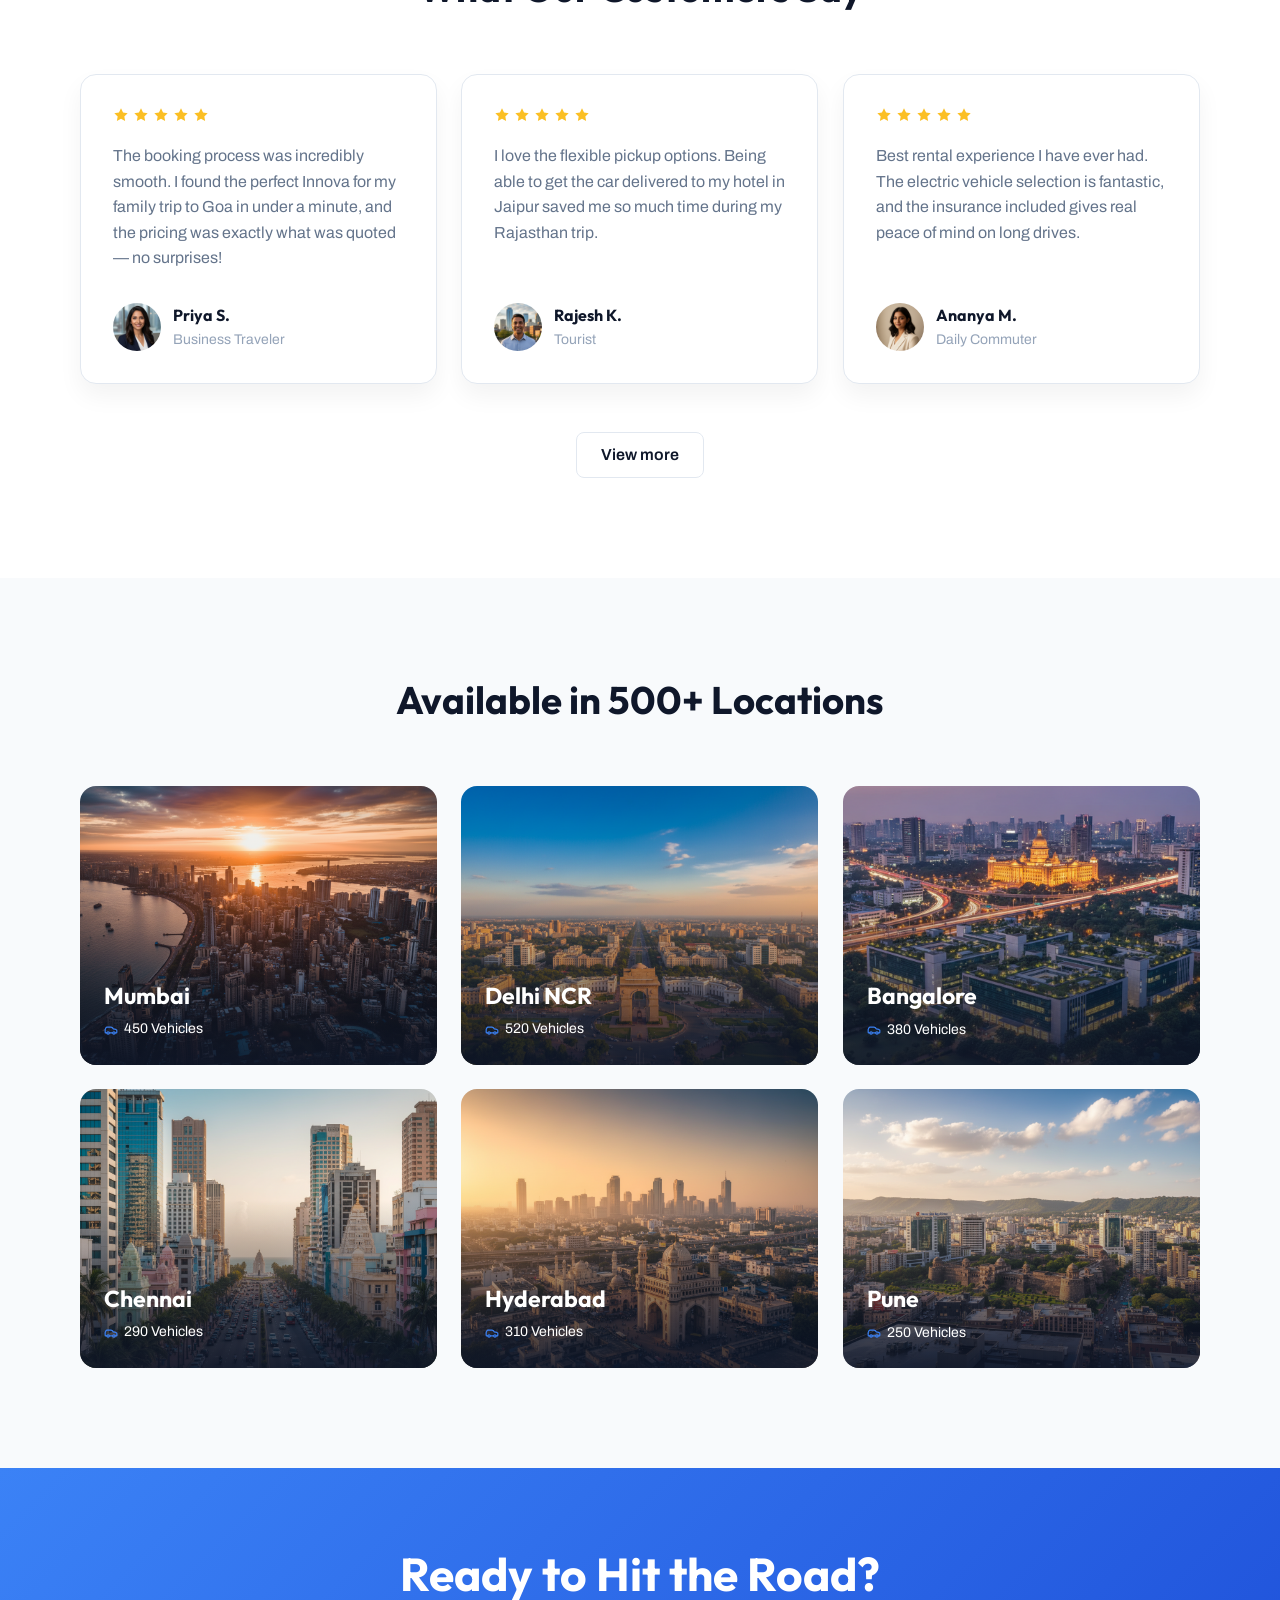
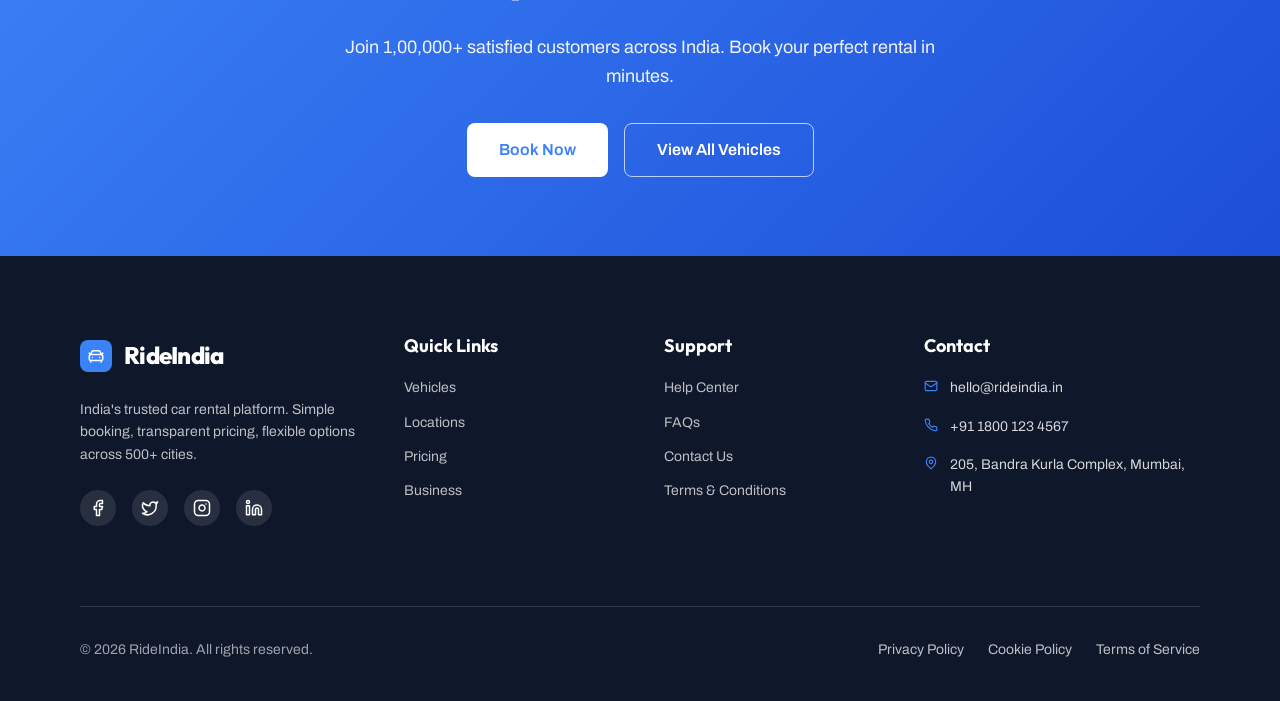
==== commit 8adcfb7c: "New change" ====
--- a/index.html
+++ b/index.html
@@ -26,7 +26,7 @@
     <section class="hero" style="--hero-img: url('assets/img/37cecc12dfda.png');">
       <div class="container hero__inner">
         <div class="reveal">
-          <h1 class="hero__title">Find Your Perfect Ride,<br>Hassle-Free</h1>
+          <h1 class="hero__title">Find Your Perfect Ride,<br>Hassle-Free 12</h1>
           <p class="hero__subtitle">Search, compare, and book the right vehicle in minutes. Transparent pricing. Flexible pickup across India. No hidden fees.</p>
         </div>
 
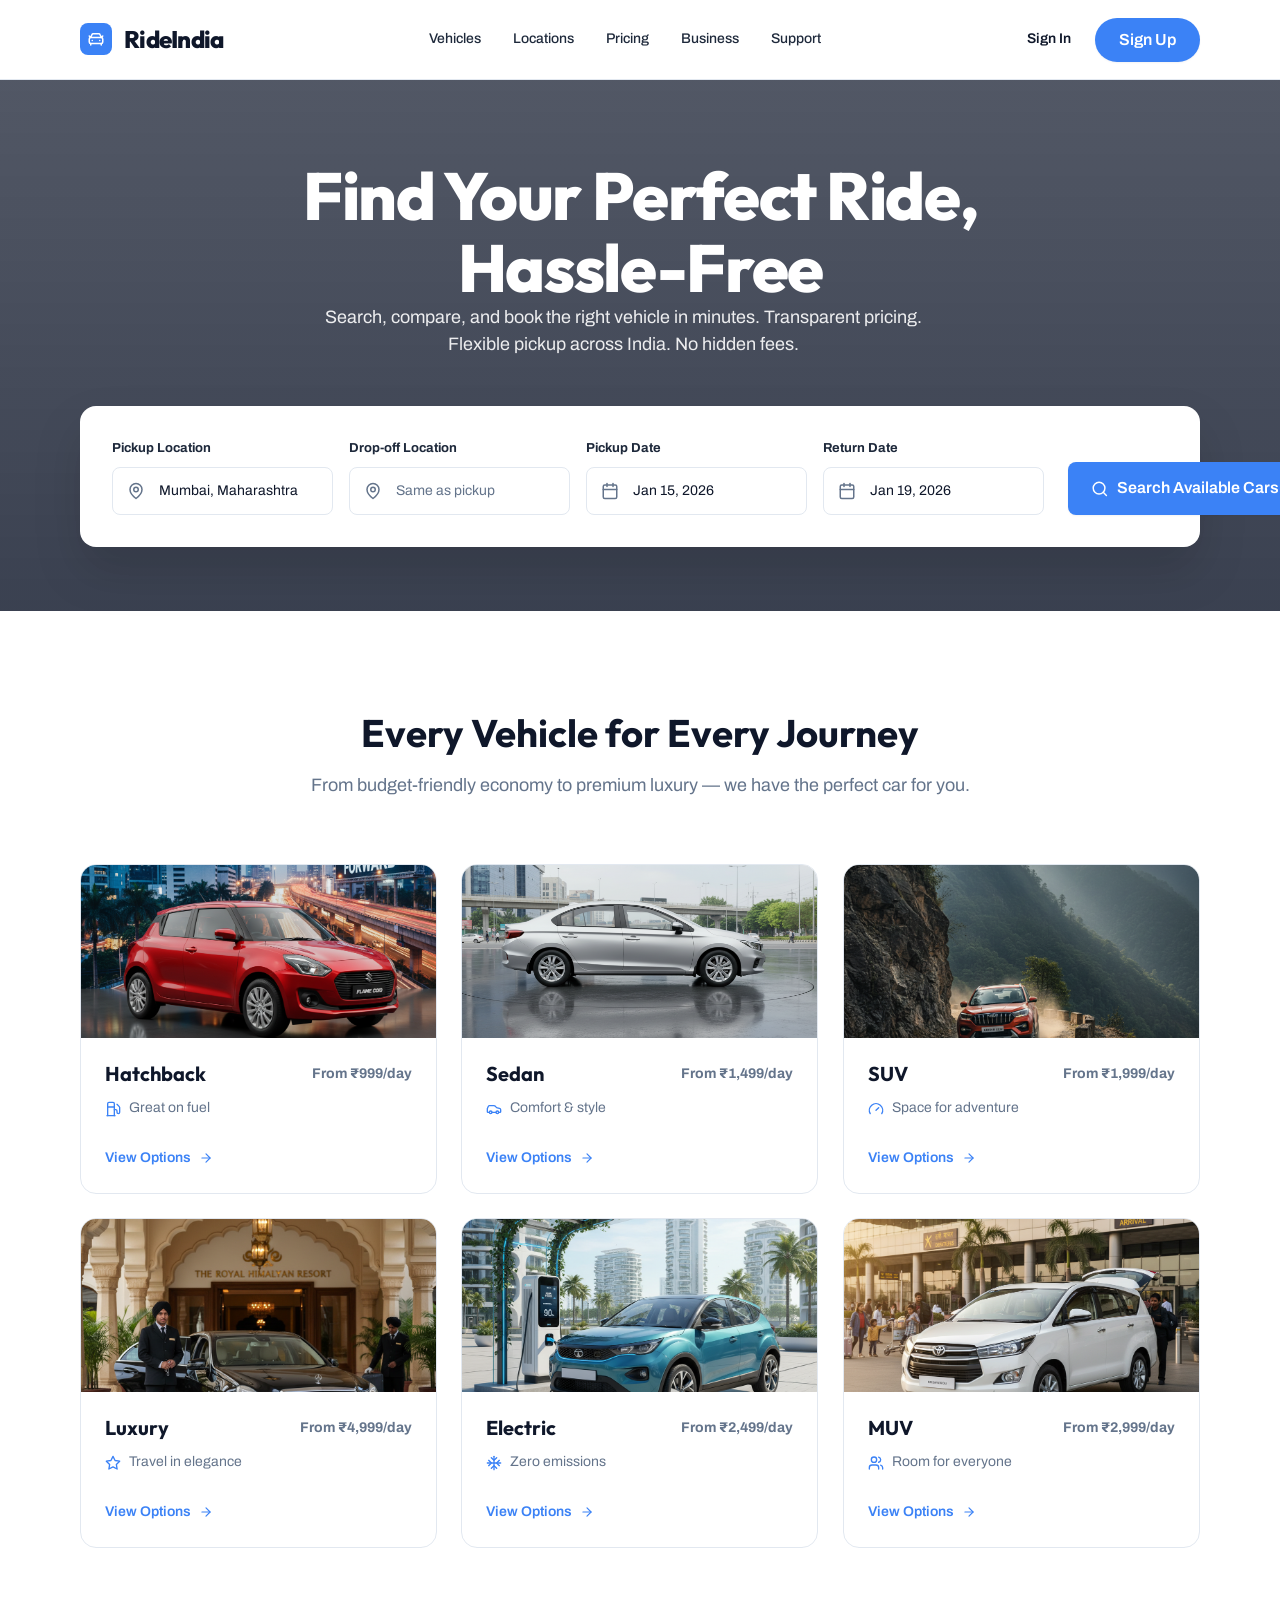
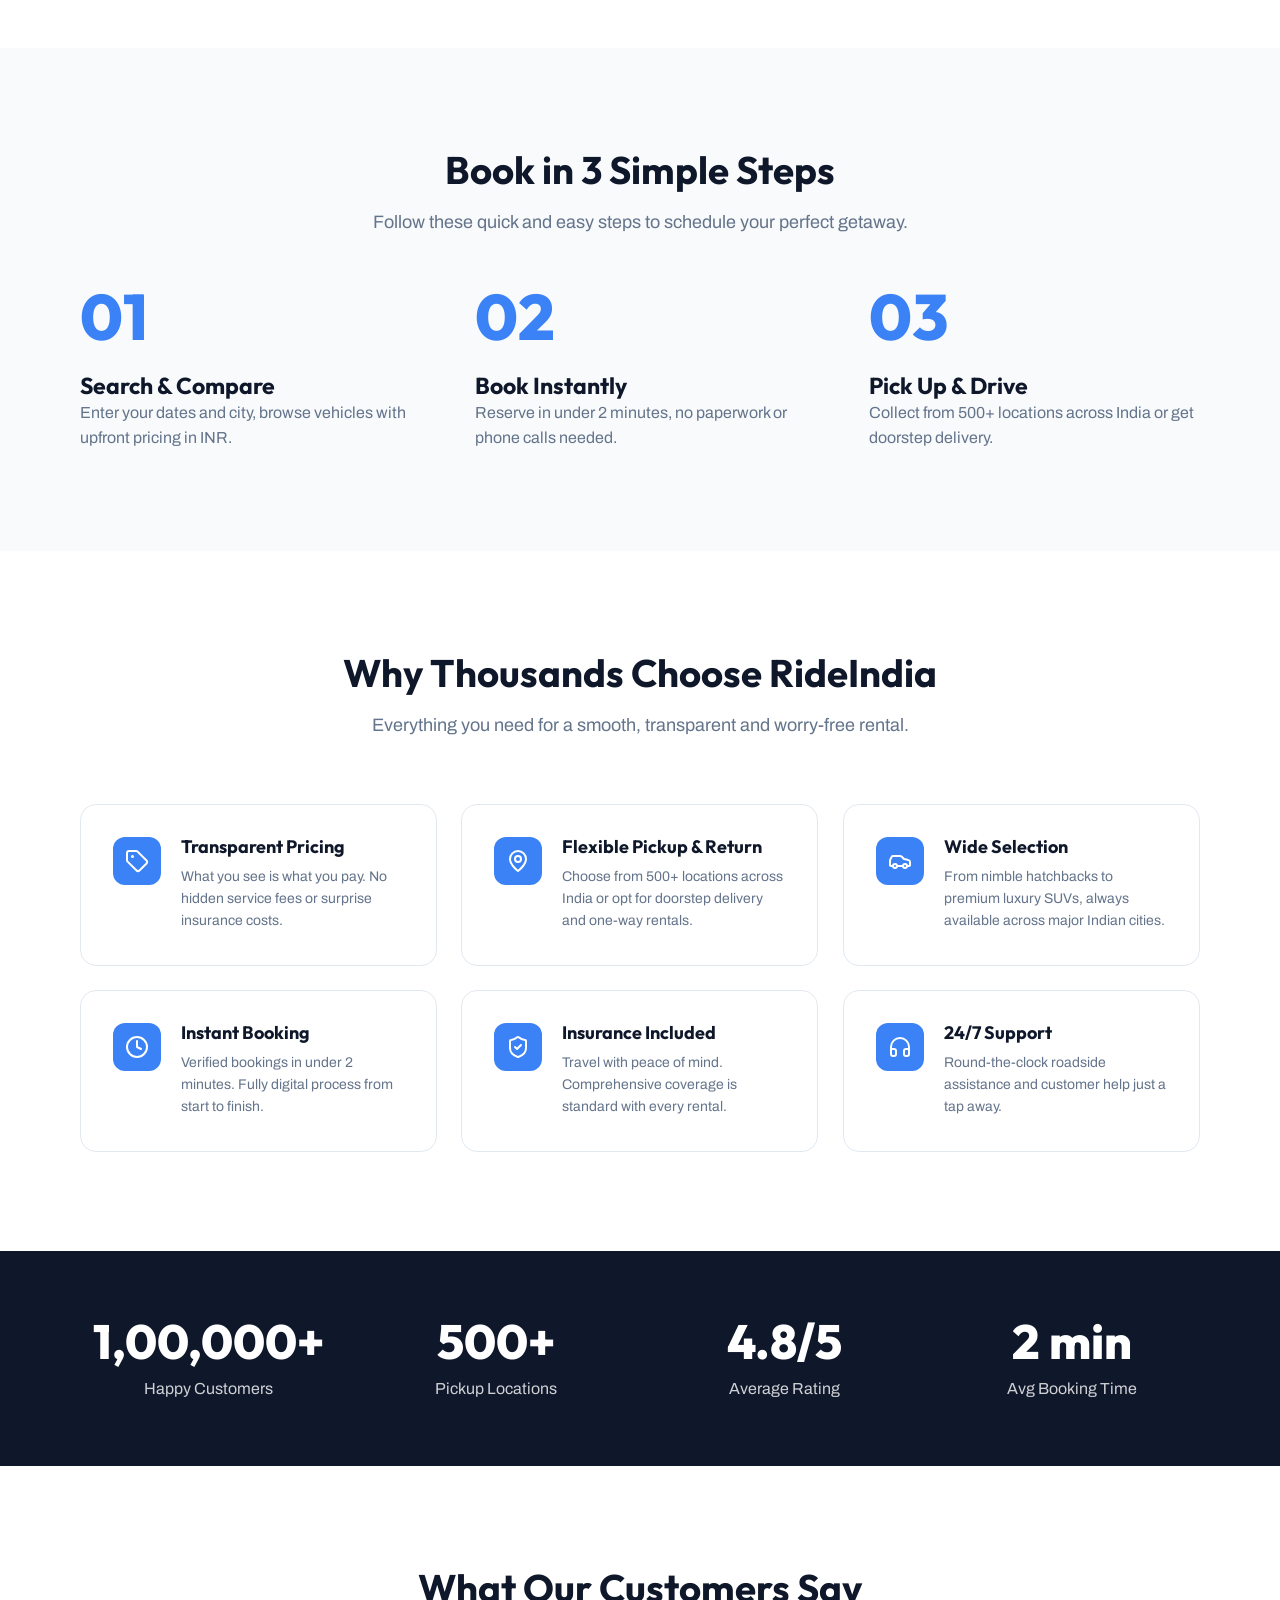
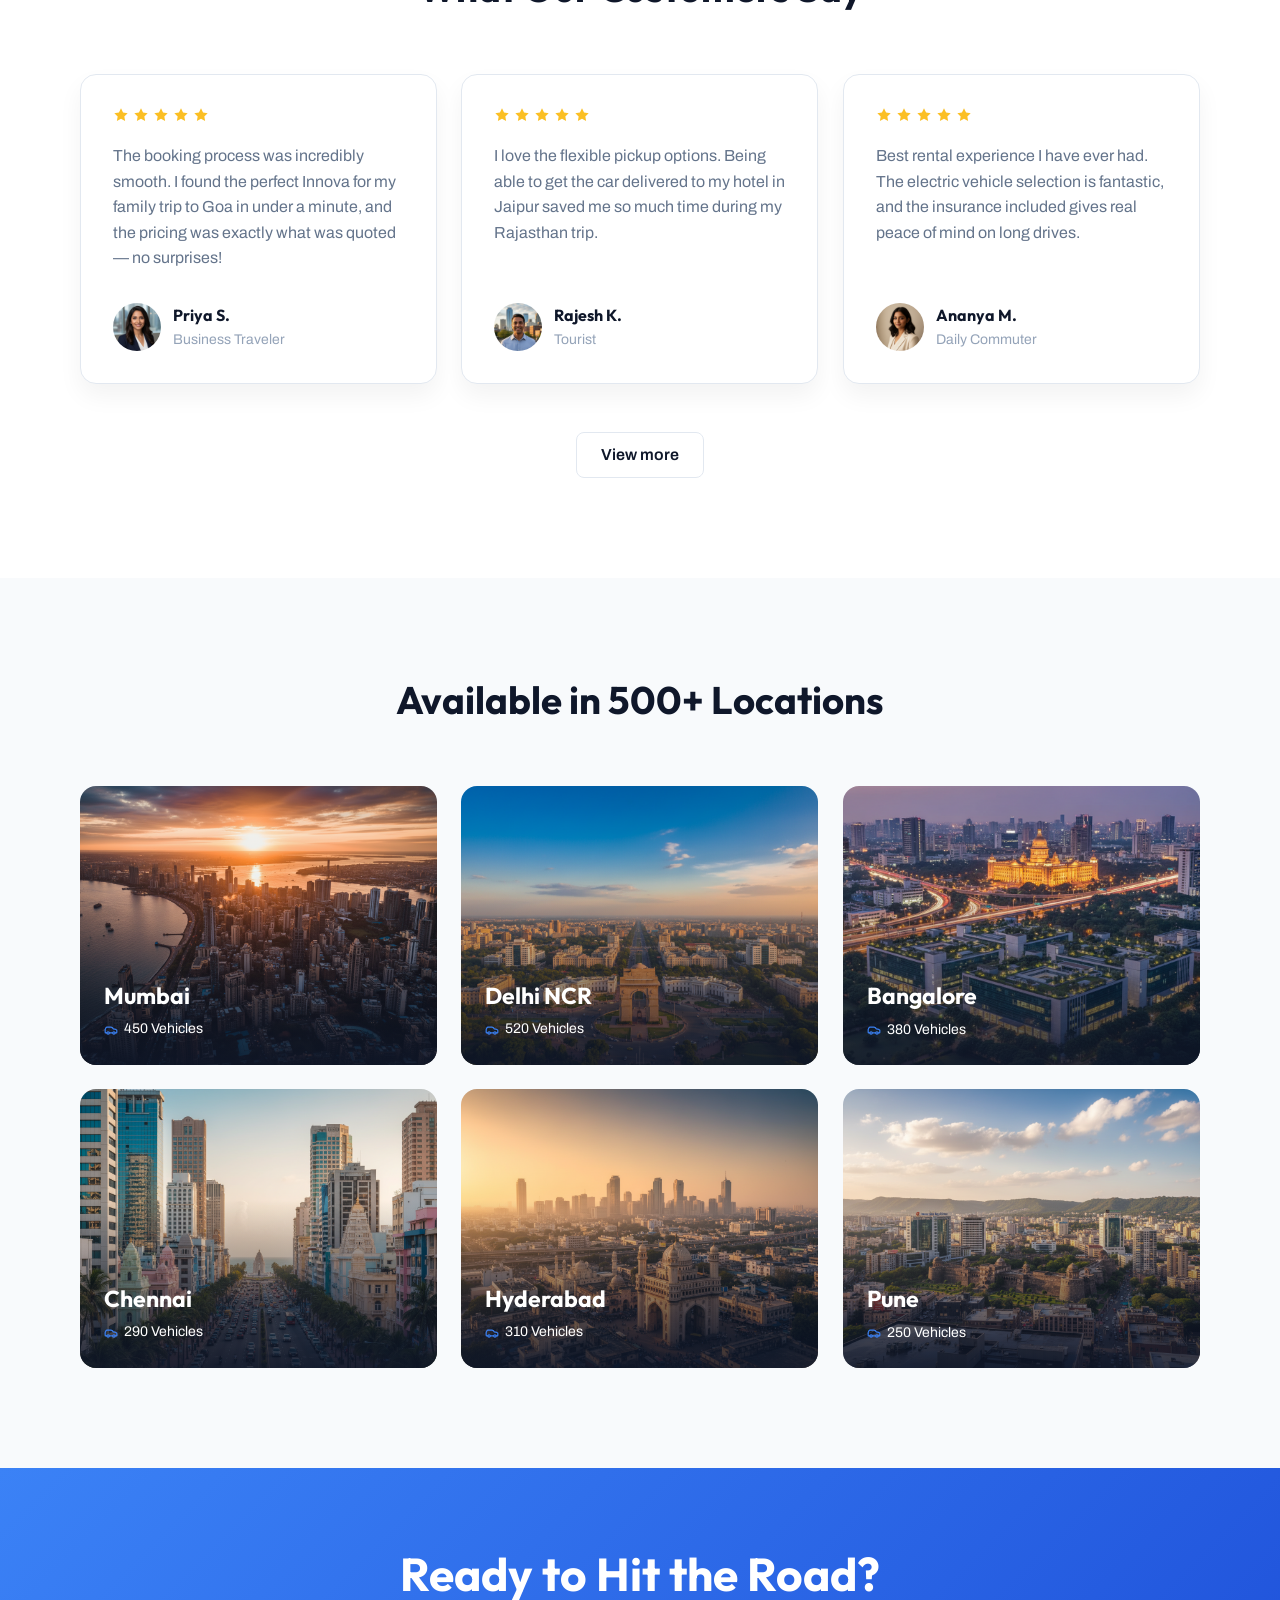
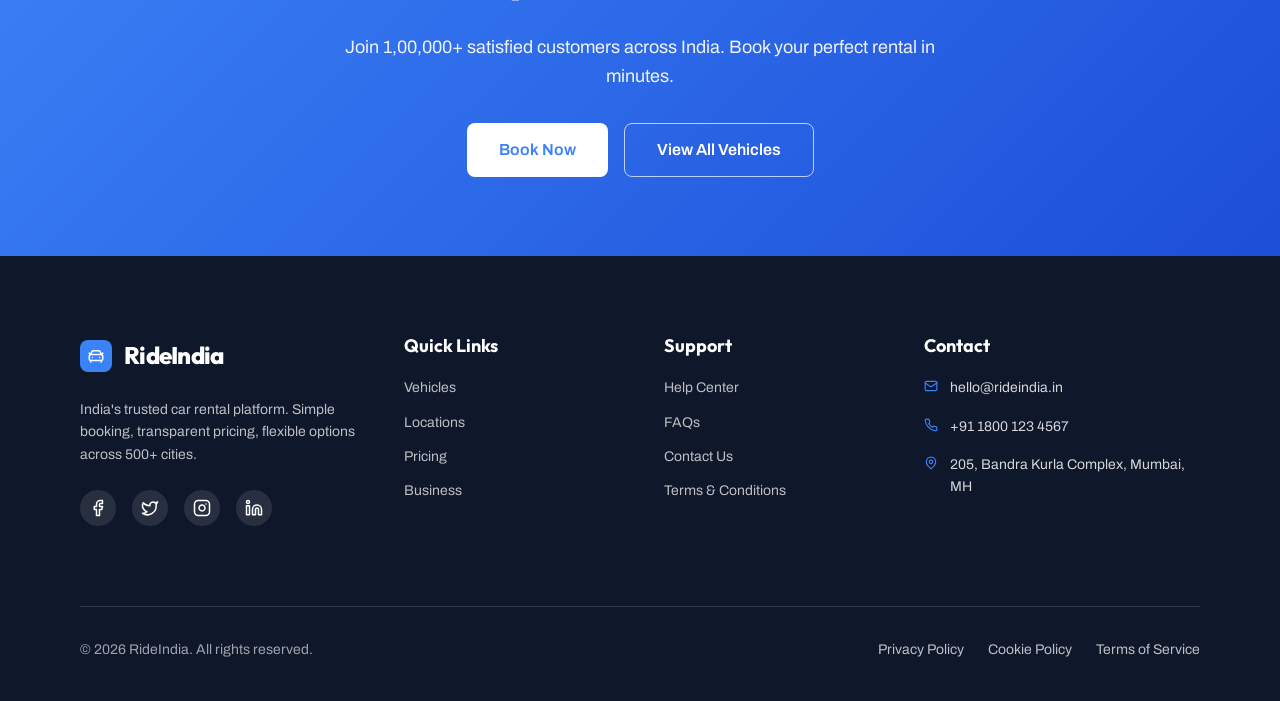
==== commit 4a664822: "Removed" ====
--- a/index.html
+++ b/index.html
@@ -26,7 +26,7 @@
     <section class="hero" style="--hero-img: url('assets/img/37cecc12dfda.png');">
       <div class="container hero__inner">
         <div class="reveal">
-          <h1 class="hero__title">Find Your Perfect Ride,<br>Hassle-Free 12</h1>
+          <h1 class="hero__title">Find Your Perfect Ride,<br>Hassle-Free</h1>
           <p class="hero__subtitle">Search, compare, and book the right vehicle in minutes. Transparent pricing. Flexible pickup across India. No hidden fees.</p>
         </div>
 
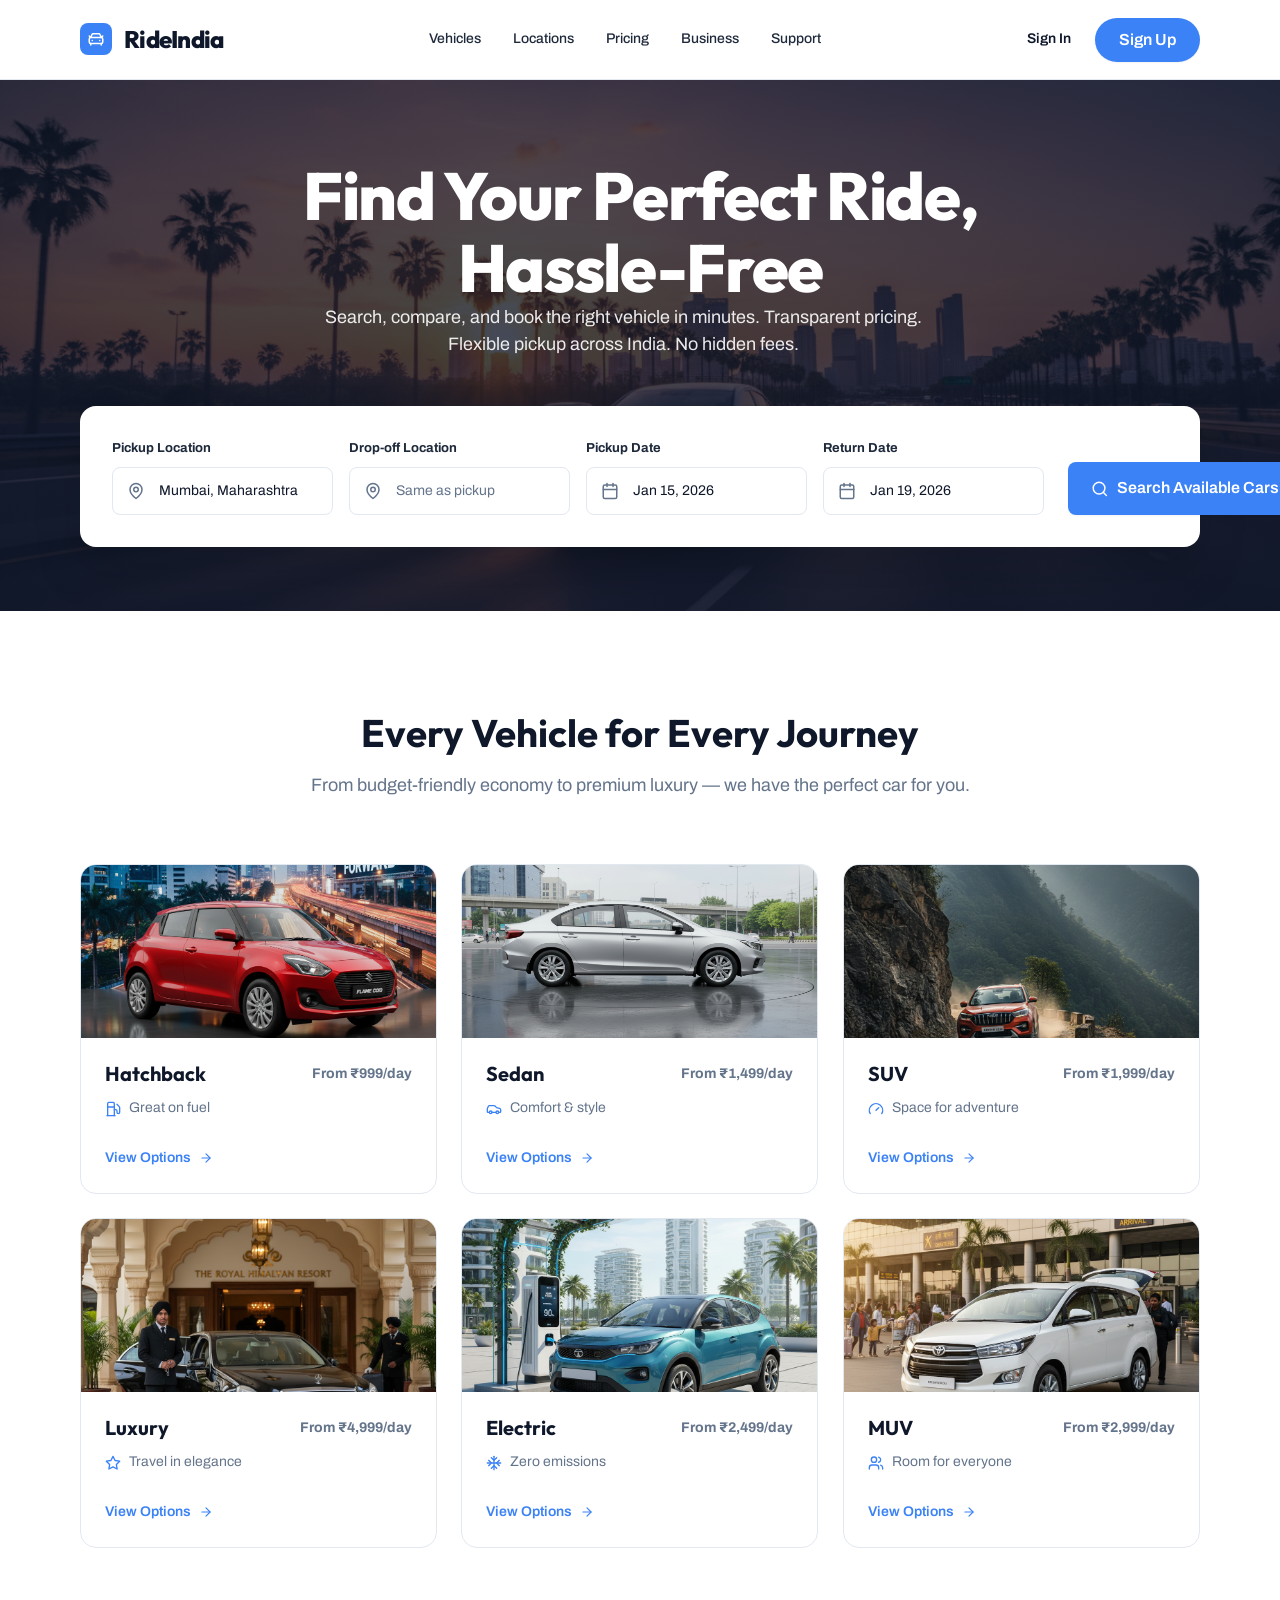
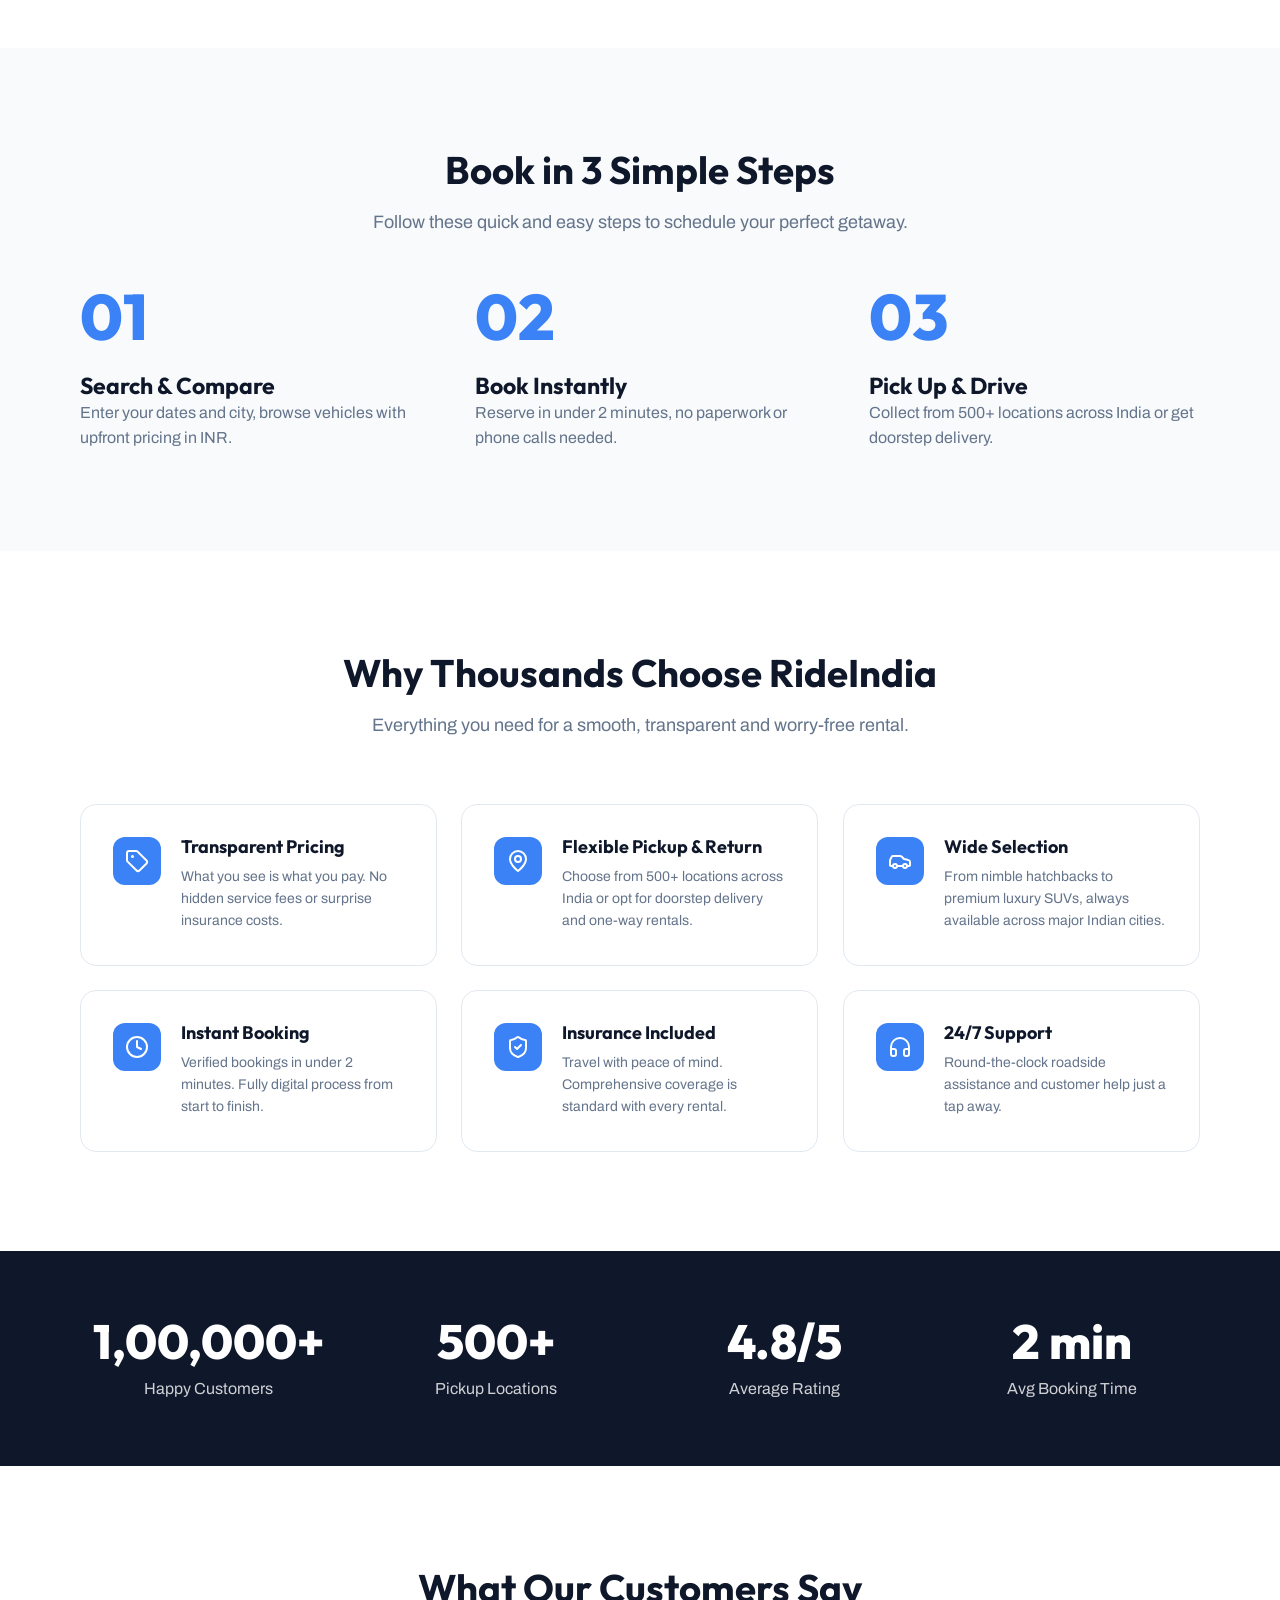
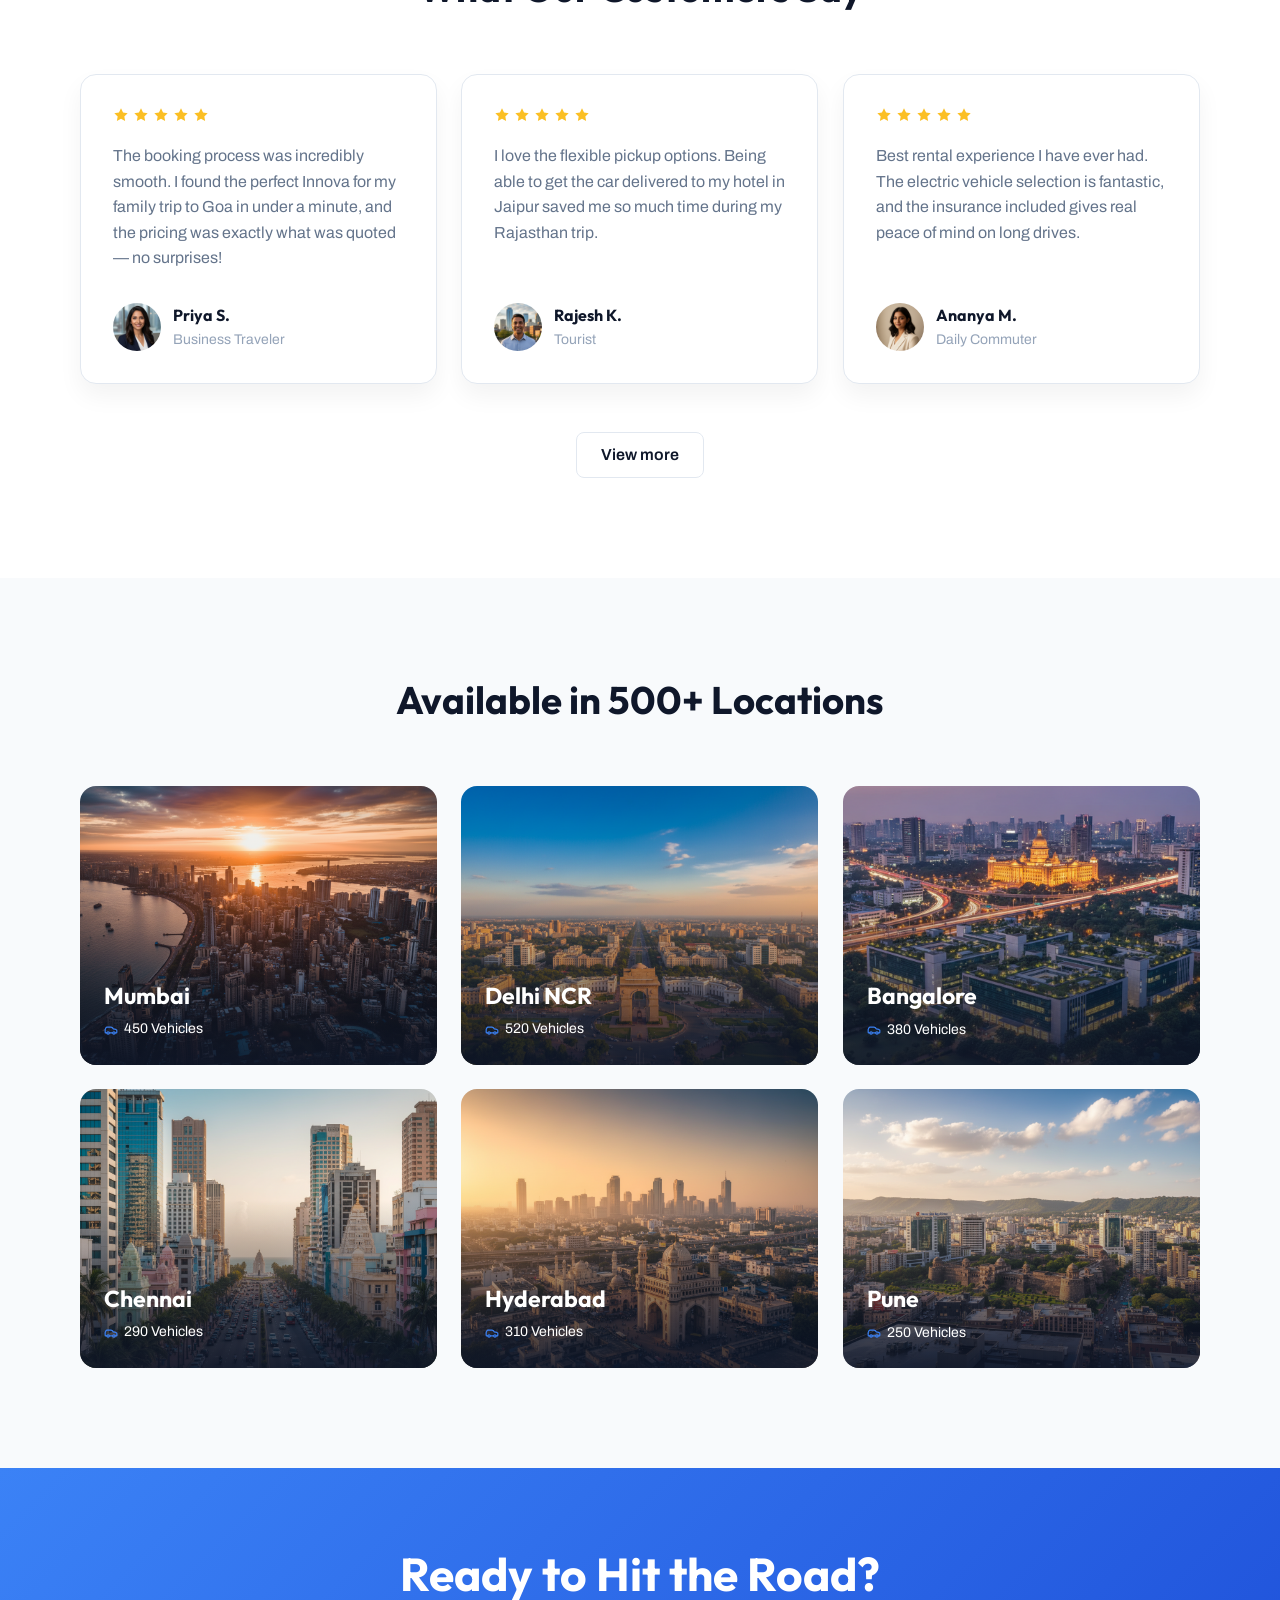
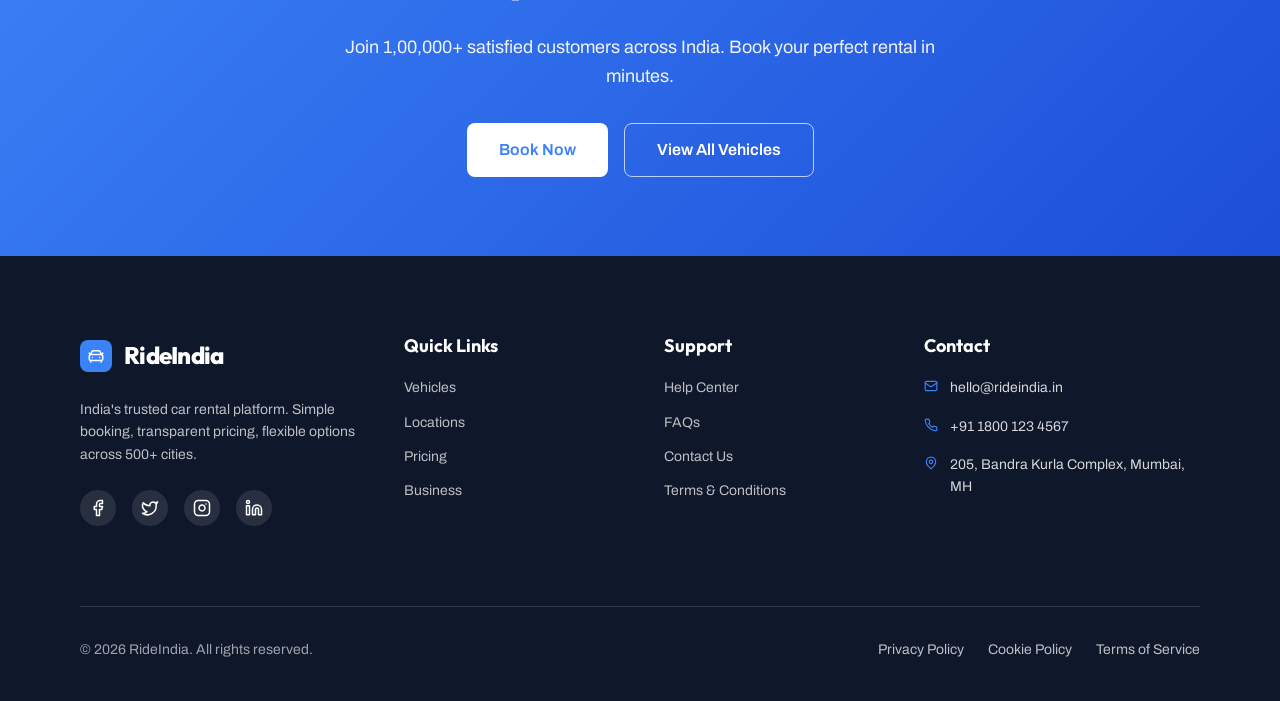
==== commit fdf9ed2a: "Banner image" ====
--- a/index.html
+++ b/index.html
@@ -23,7 +23,7 @@
   <main class="page">
 
     <!-- ===================== HERO ===================== -->
-    <section class="hero" style="--hero-img: url('assets/img/37cecc12dfda.png');">
+    <section class="hero" style="--hero-img: url('https://gansun770.github.io/rideindiatest/assets/img/37cecc12dfda.png');">
       <div class="container hero__inner">
         <div class="reveal">
           <h1 class="hero__title">Find Your Perfect Ride,<br>Hassle-Free</h1>
--- a/css/home.css
+++ b/css/home.css
@@ -3,6 +3,7 @@
    ========================================================================== */
 
 /* ---- Hero ----------------------------------------------------------- */
+
 .hero {
   position: relative;
   color: #fff;
@@ -17,7 +18,7 @@
 
 /* Search card */
 .search-card {
-  width: 100%; max-width: 1120px;
+  width: 100%; max-width: 100%;
   background: #fff; border-radius: var(--radius-lg);
   box-shadow: var(--shadow-pop);
   padding: var(--space-8);
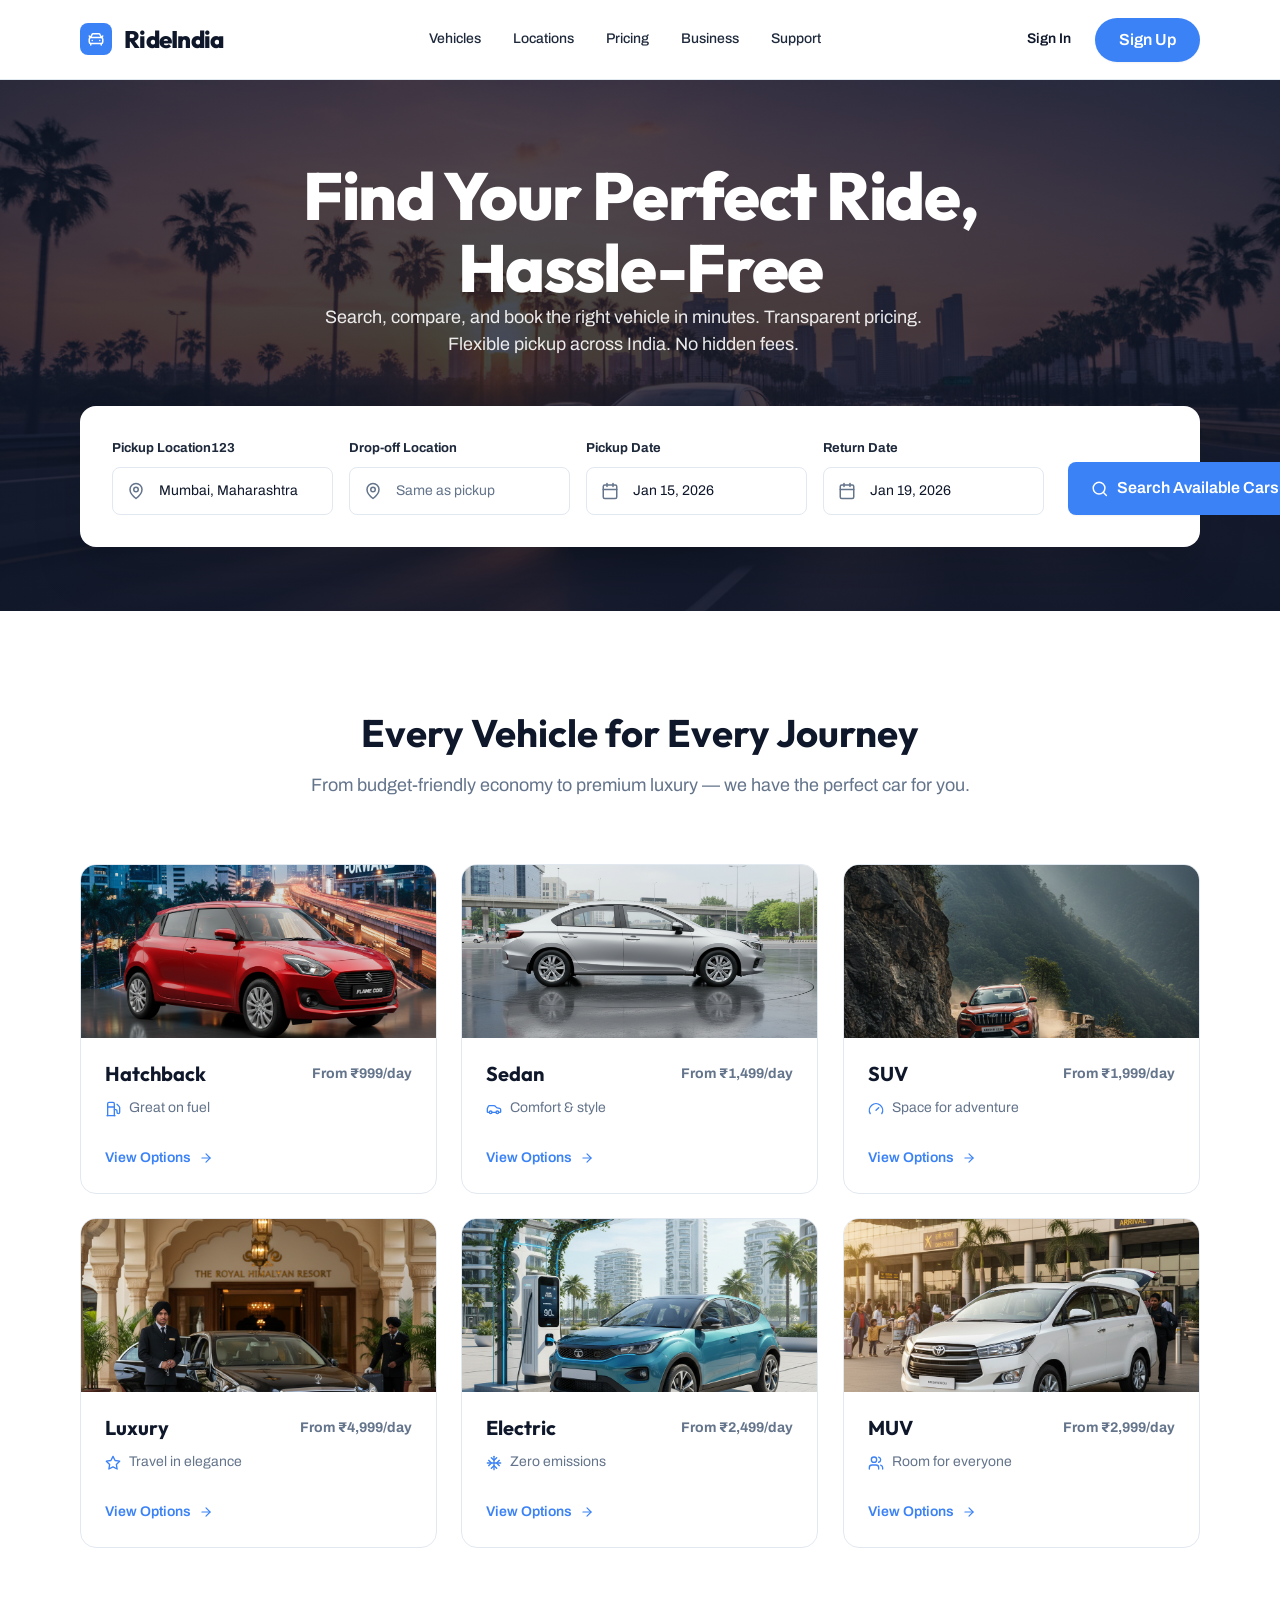
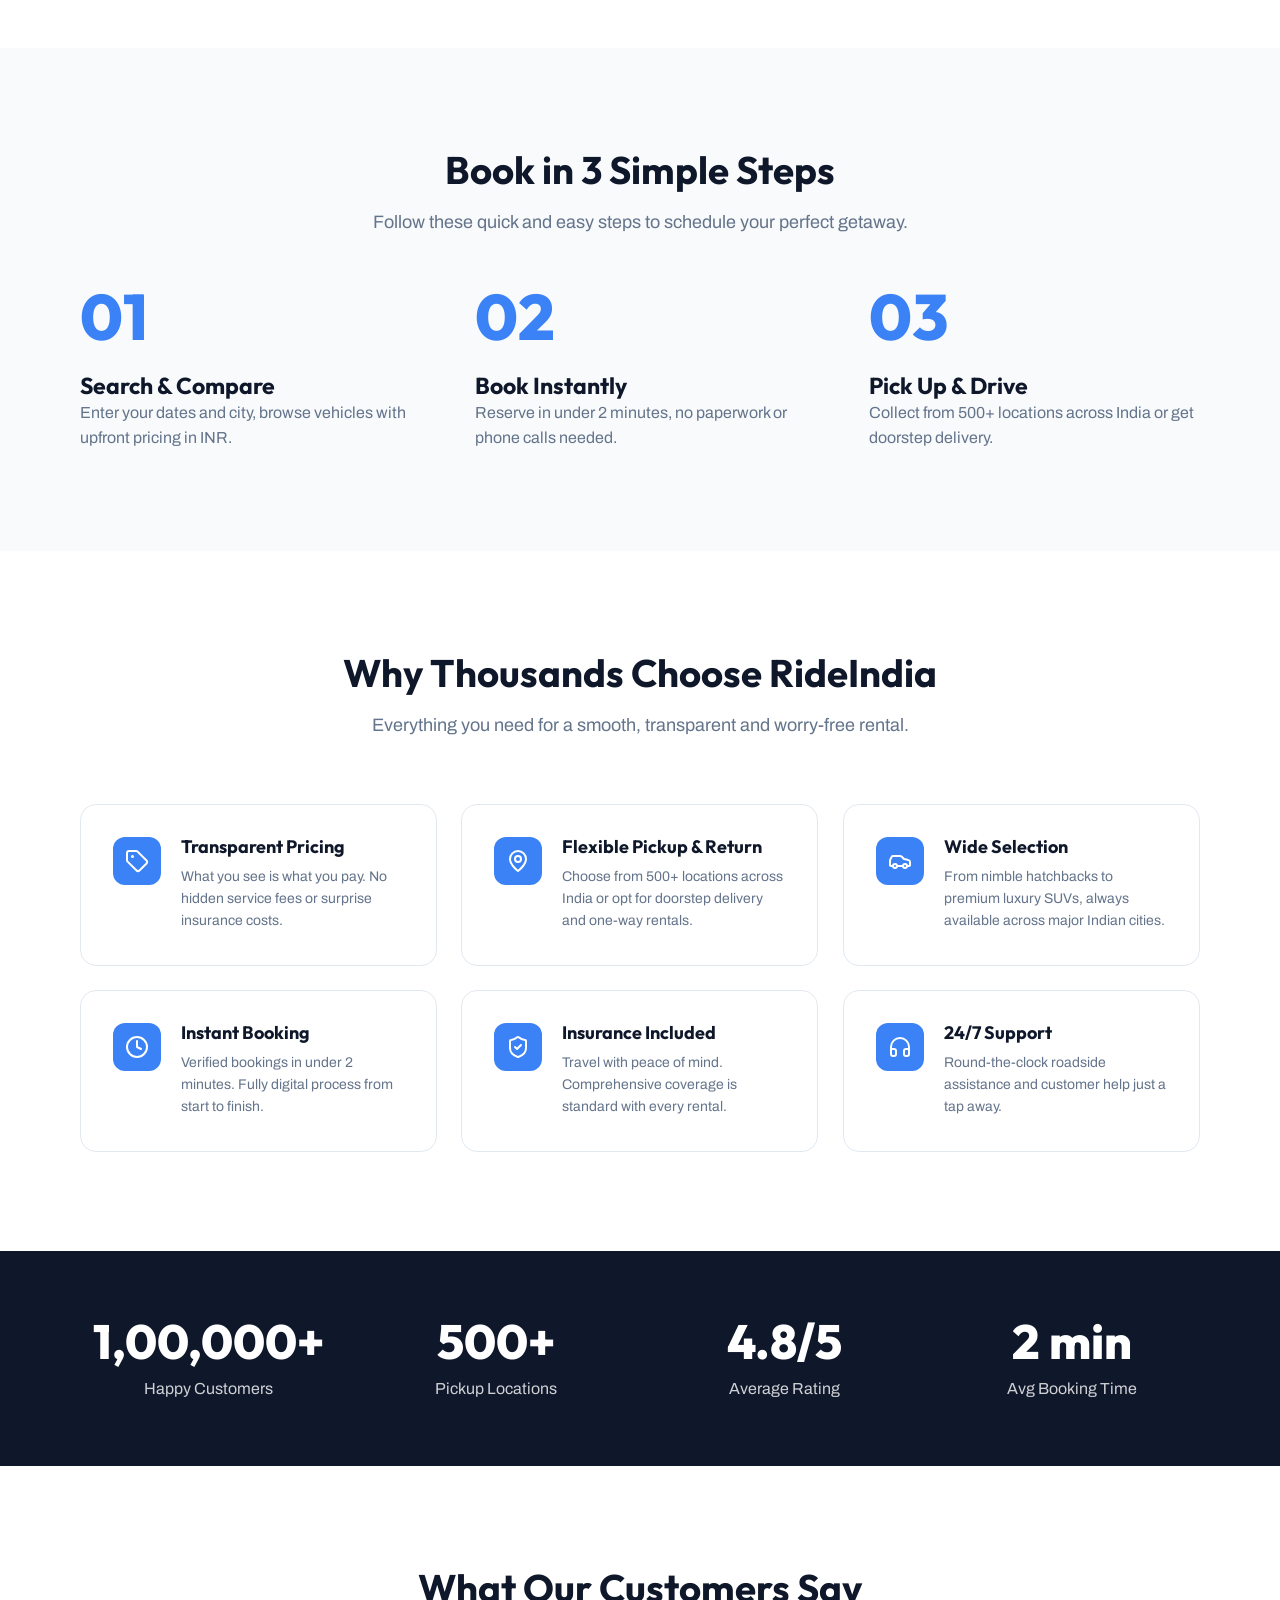
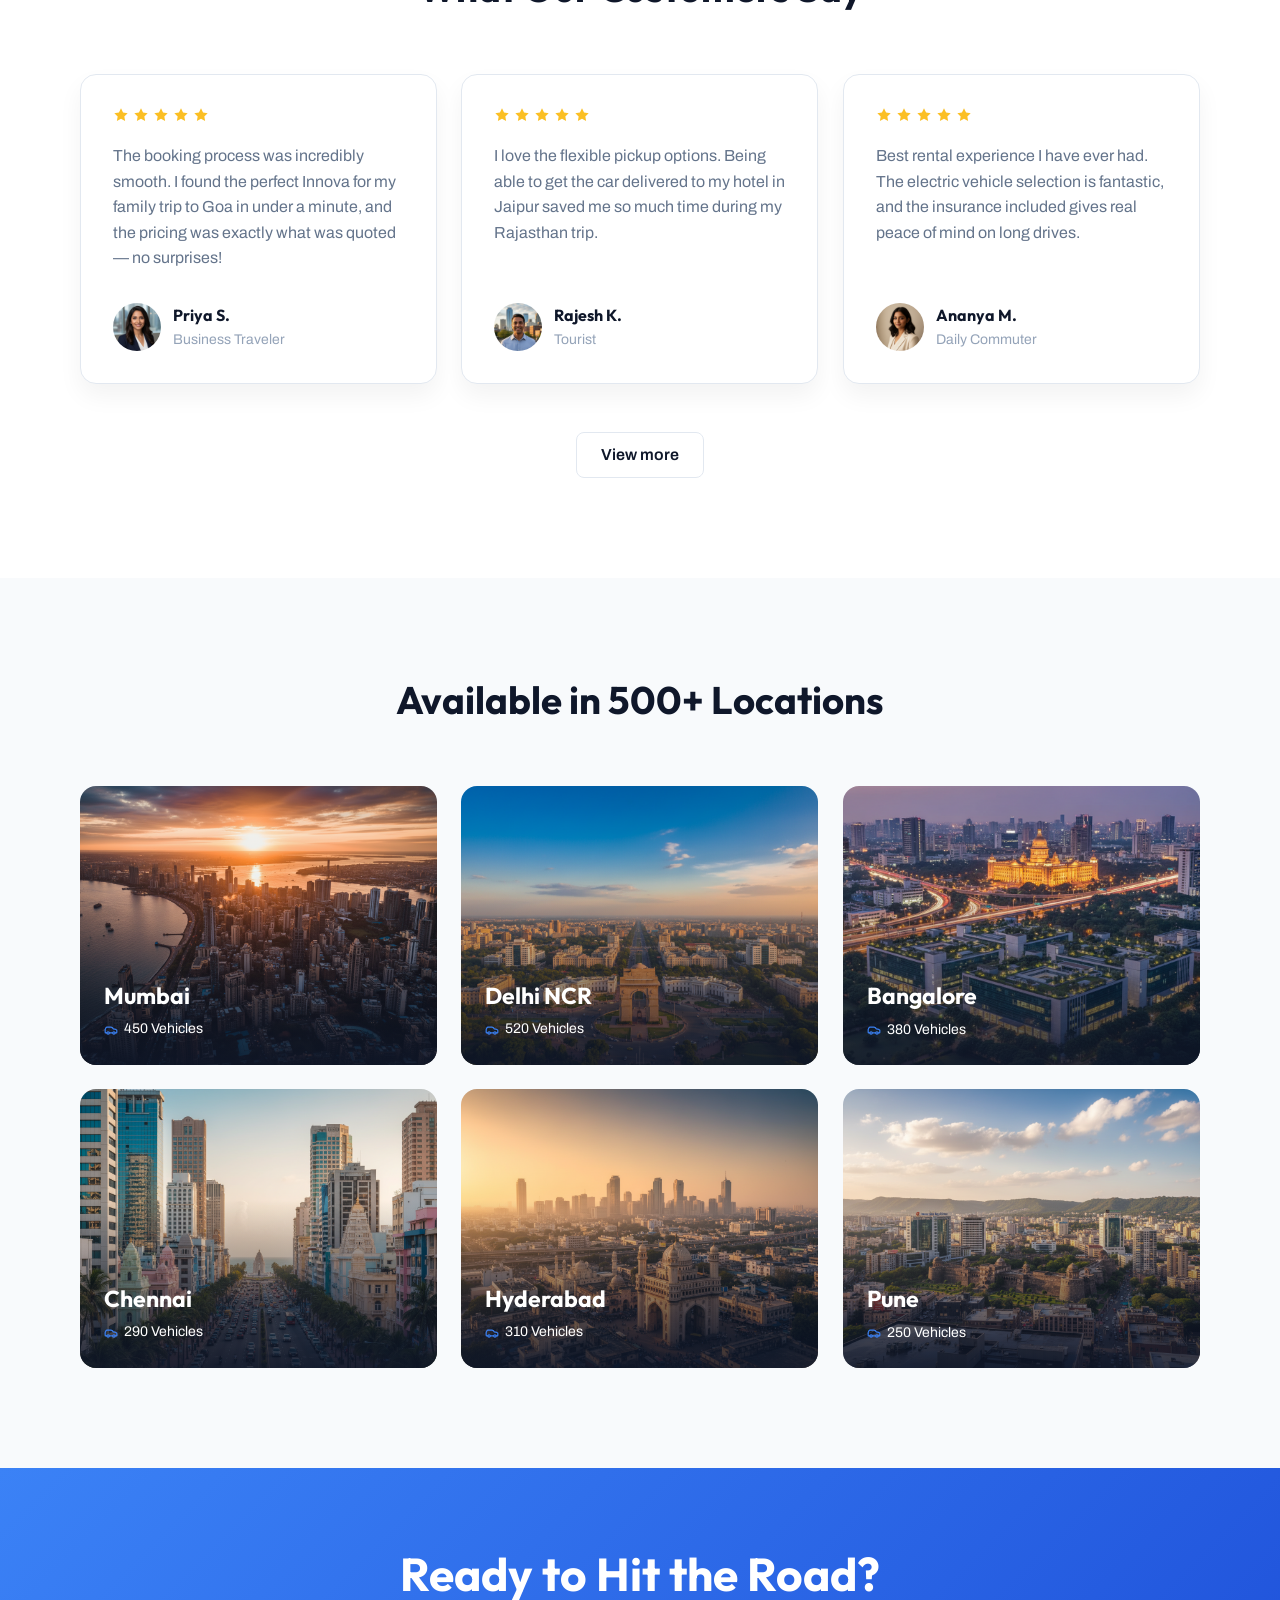
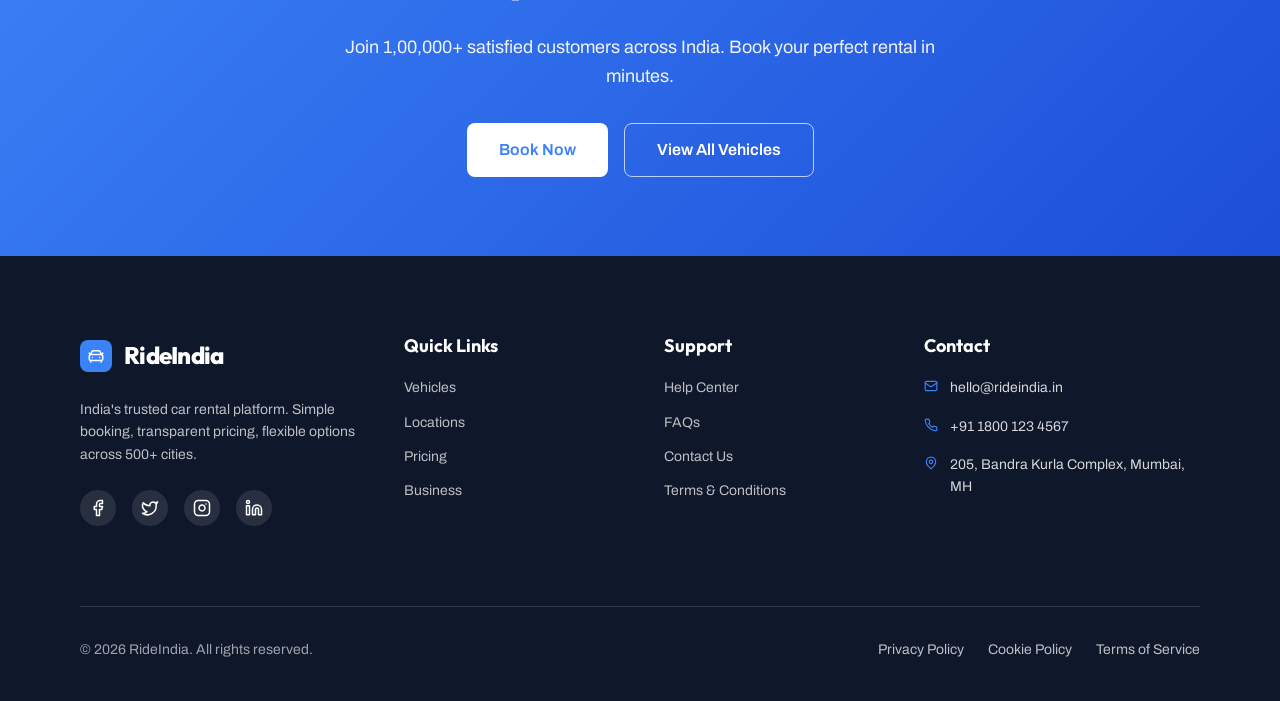
==== commit 9d0ec20c: "test change" ====
--- a/index.html
+++ b/index.html
@@ -33,7 +33,7 @@
         <form class="search-card reveal reveal--delay-1" id="search-form" novalidate>
           <div class="search-card__fields">
             <div class="field" data-field>
-              <label class="field__label" for="pickup">Pickup Location</label>
+              <label class="field__label" for="pickup">Pickup Location123</label>
               <div class="field__control"><i data-icon="map-pin"></i>
                 <input id="pickup" name="pickup" type="text" value="Mumbai, Maharashtra">
               </div>
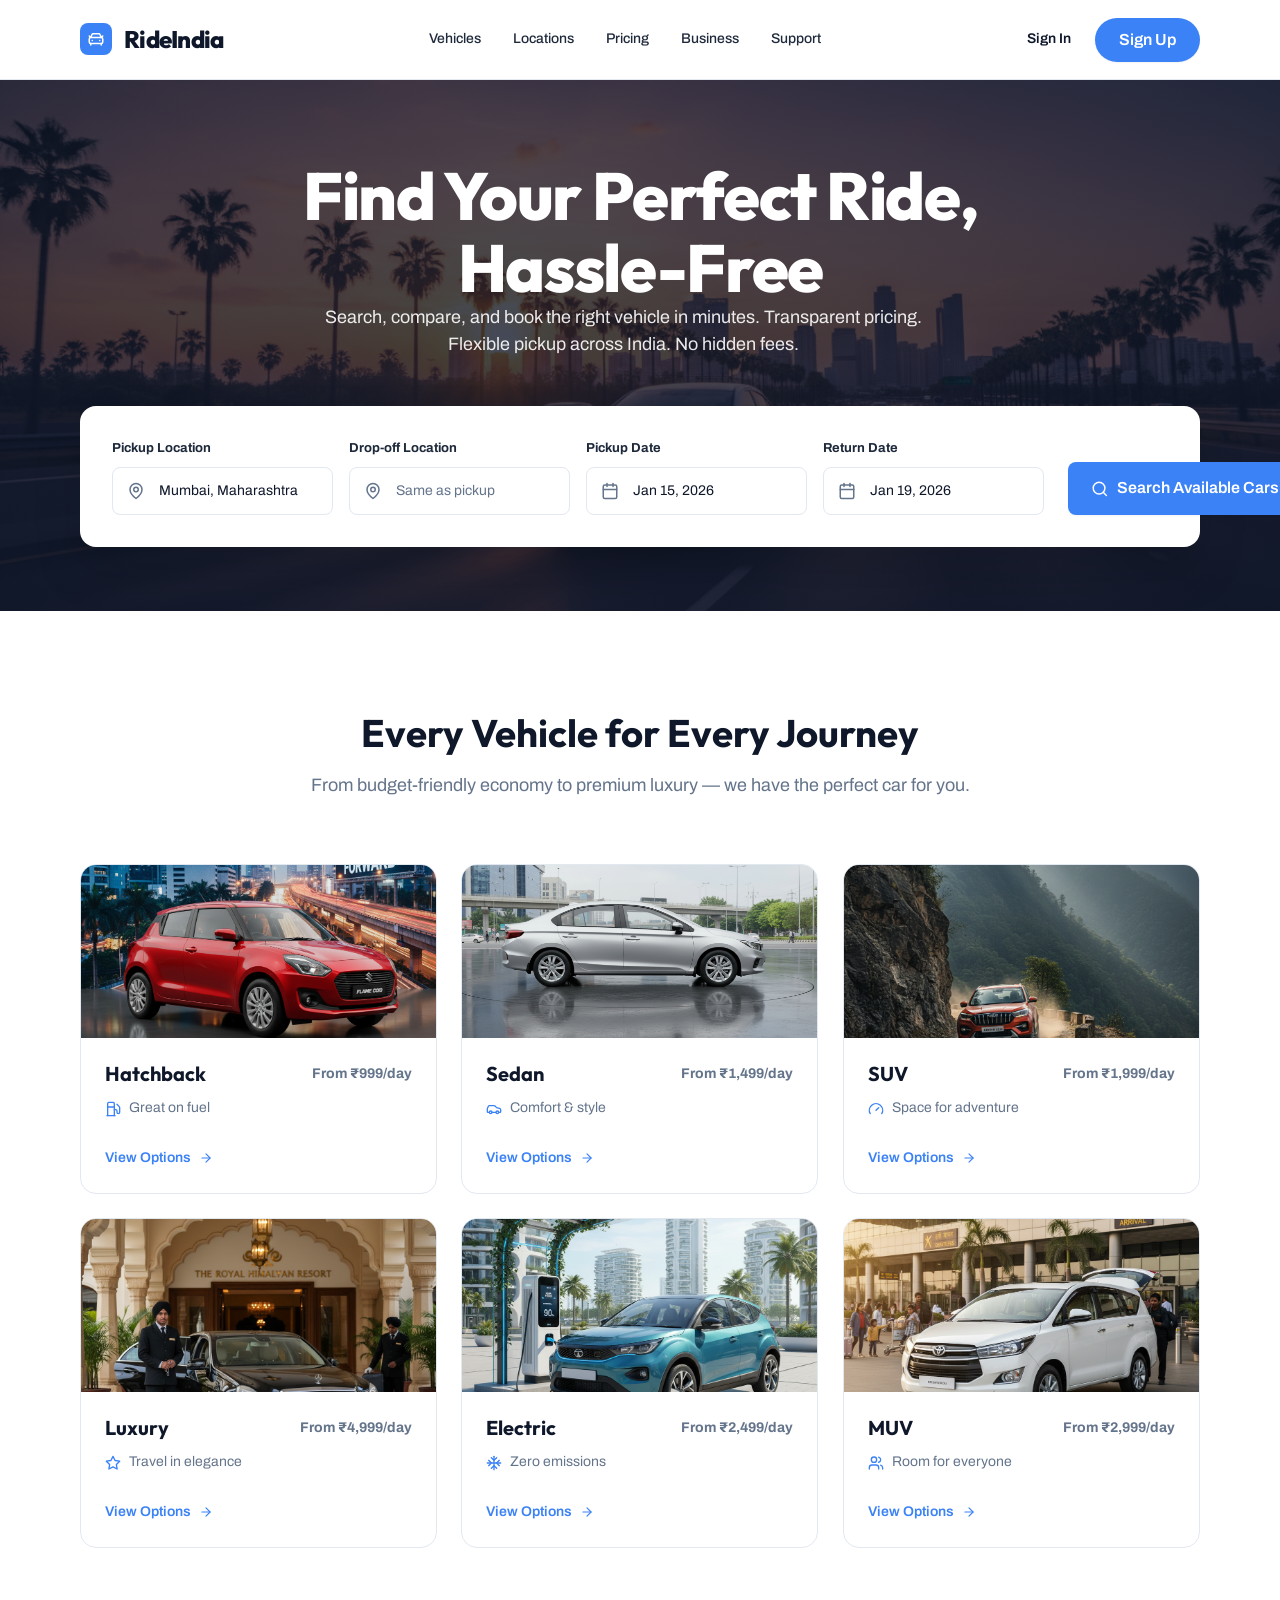
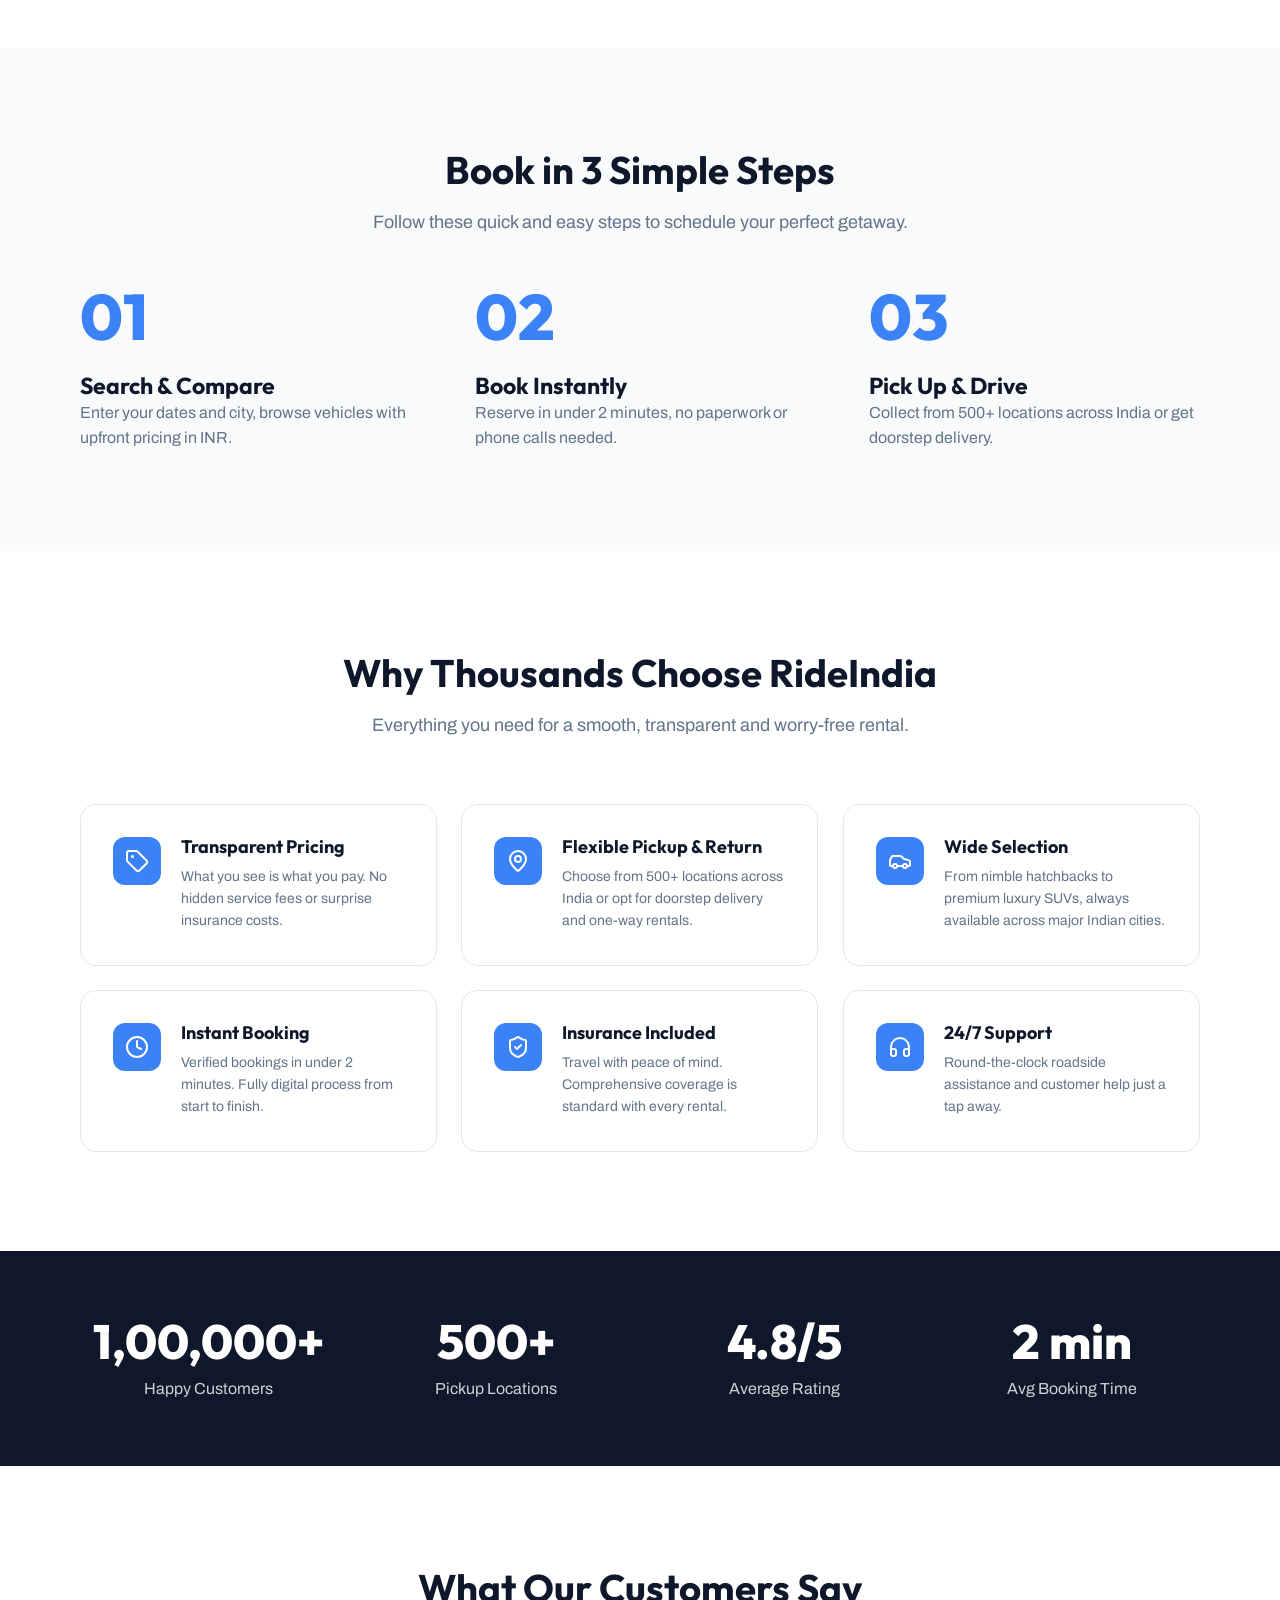
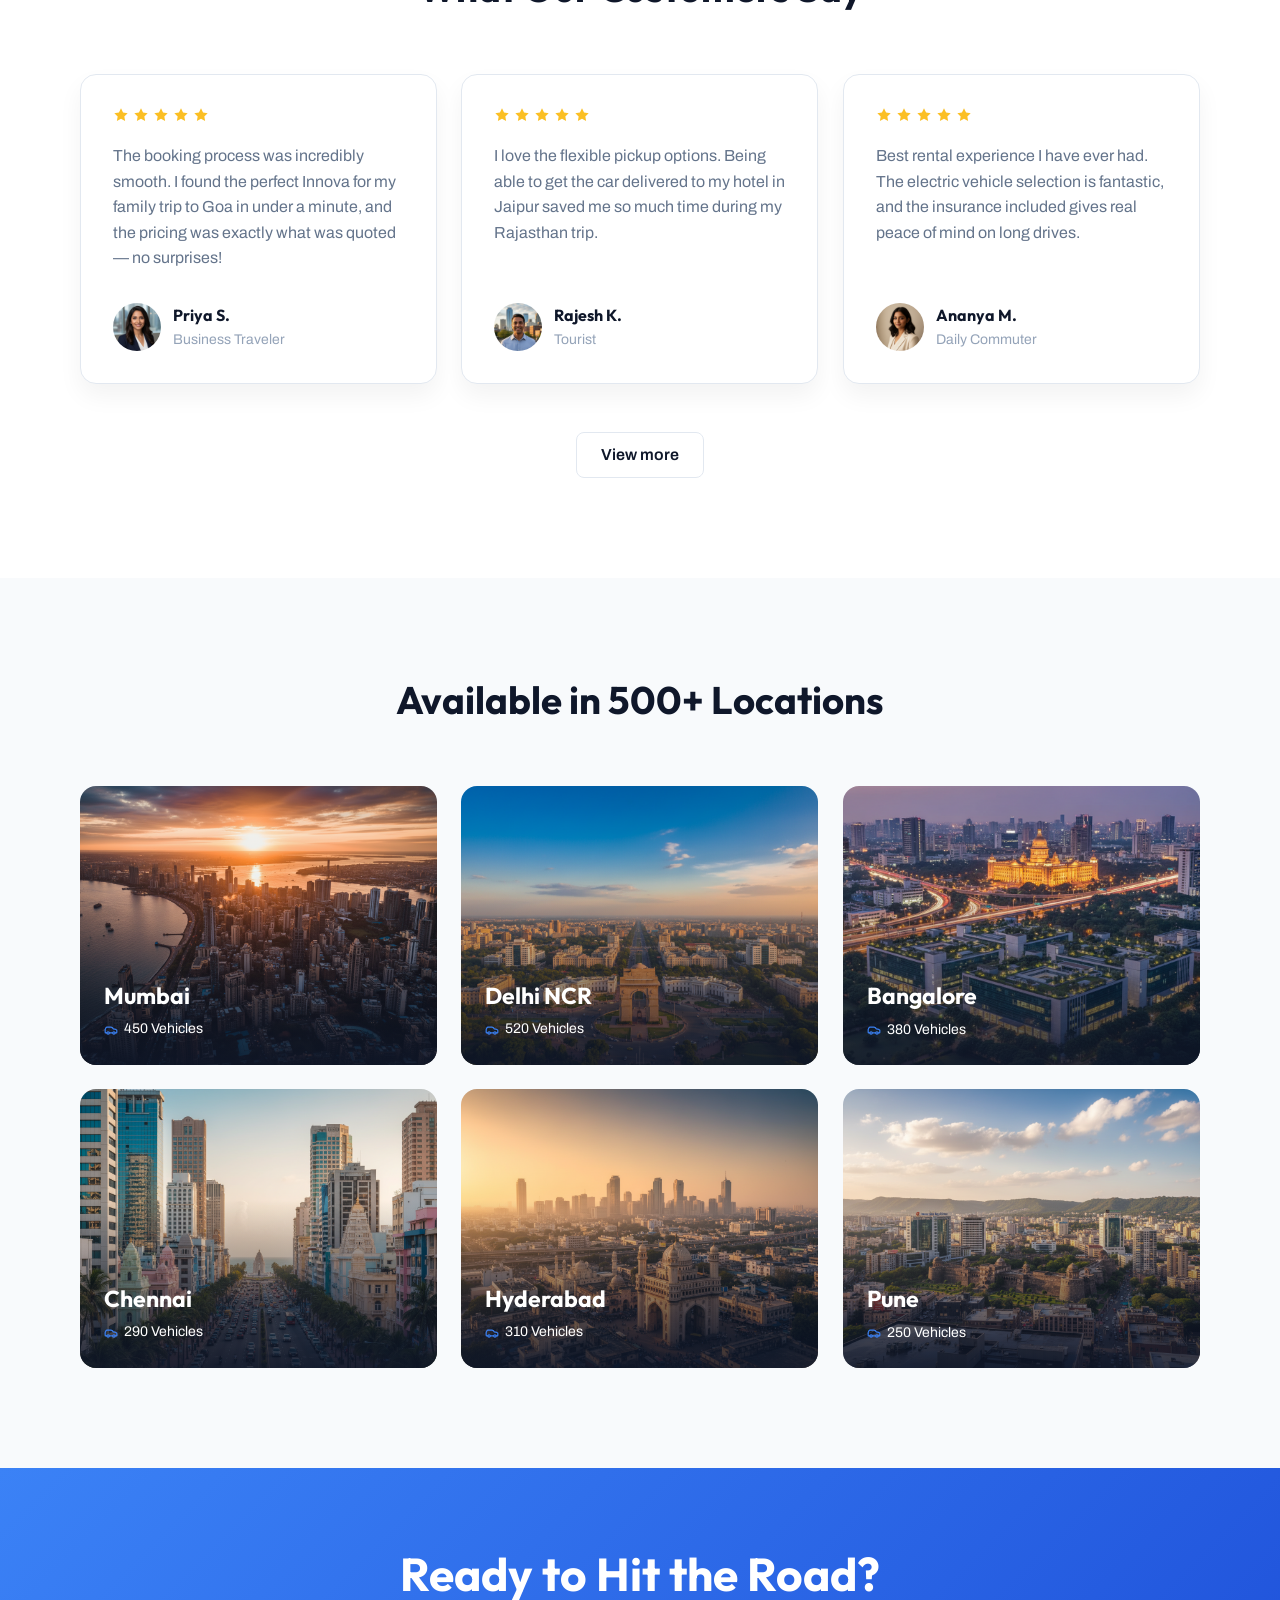
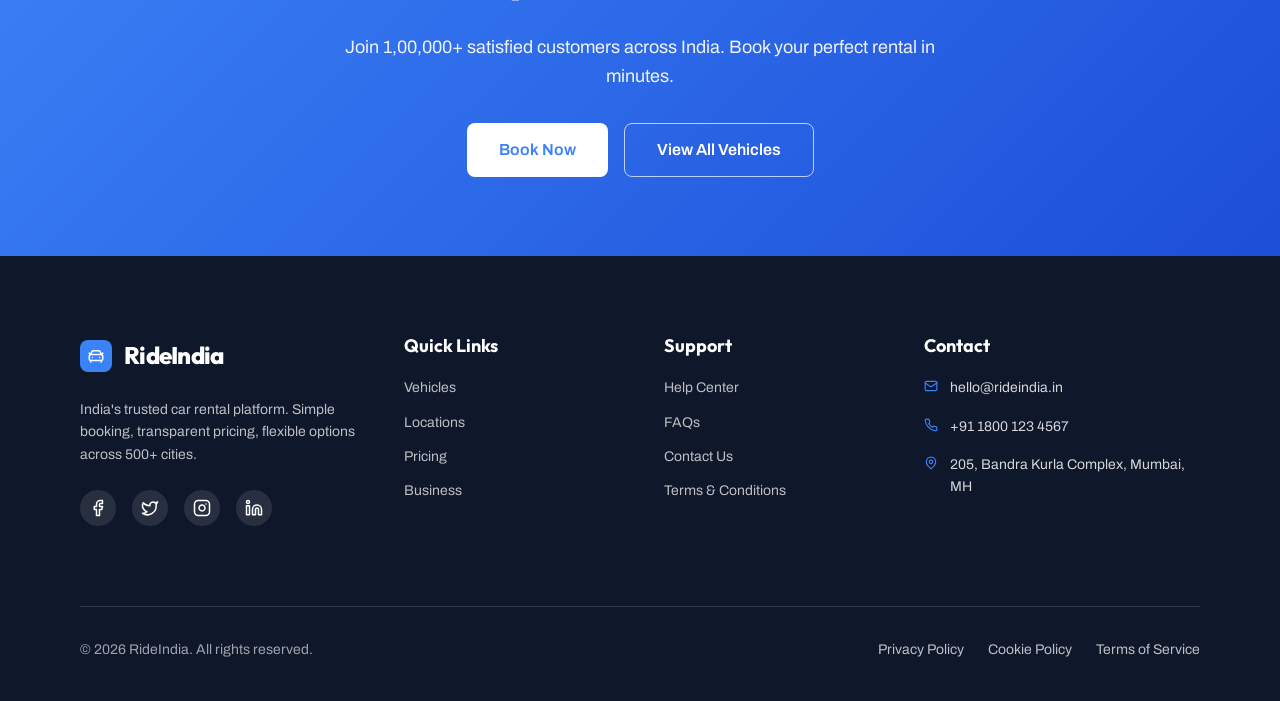
==== commit a93a78c4: "Removed" ====
--- a/index.html
+++ b/index.html
@@ -33,7 +33,7 @@
         <form class="search-card reveal reveal--delay-1" id="search-form" novalidate>
           <div class="search-card__fields">
             <div class="field" data-field>
-              <label class="field__label" for="pickup">Pickup Location123</label>
+              <label class="field__label" for="pickup">Pickup Location</label>
               <div class="field__control"><i data-icon="map-pin"></i>
                 <input id="pickup" name="pickup" type="text" value="Mumbai, Maharashtra">
               </div>
